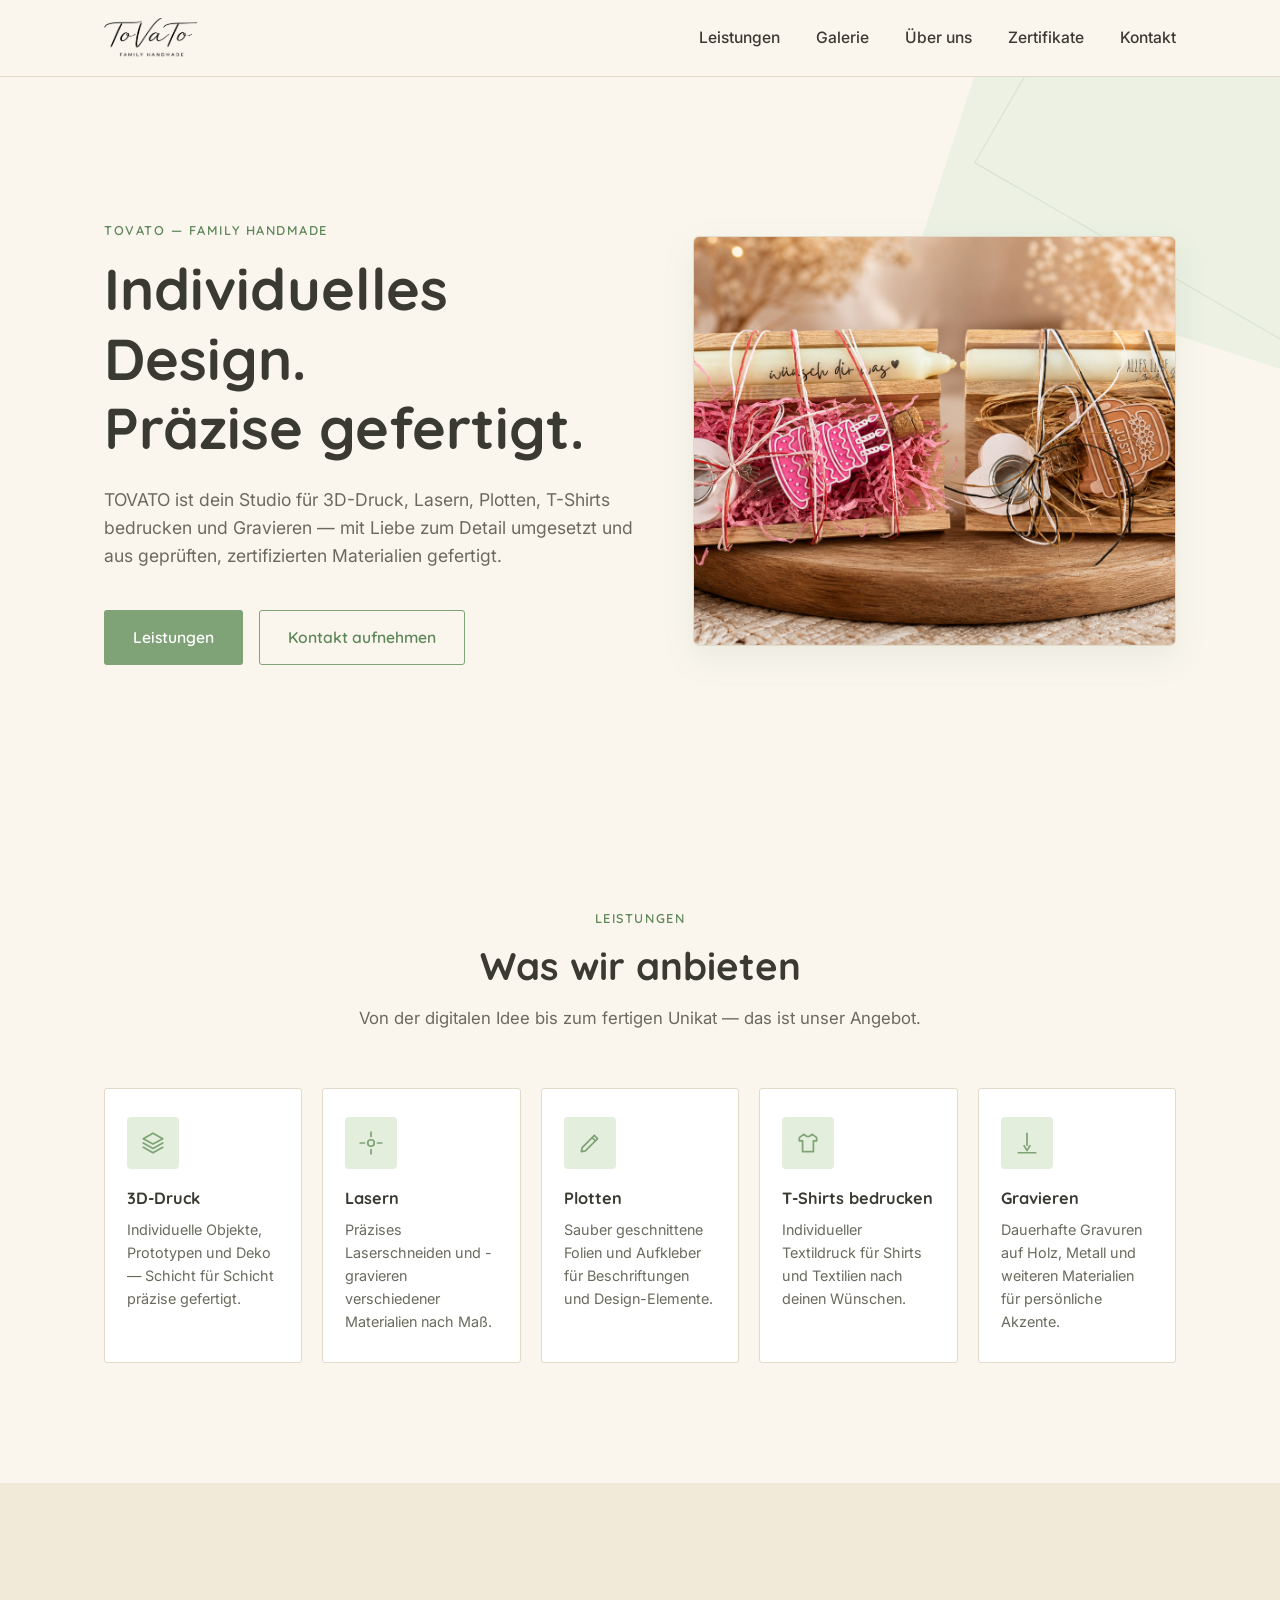
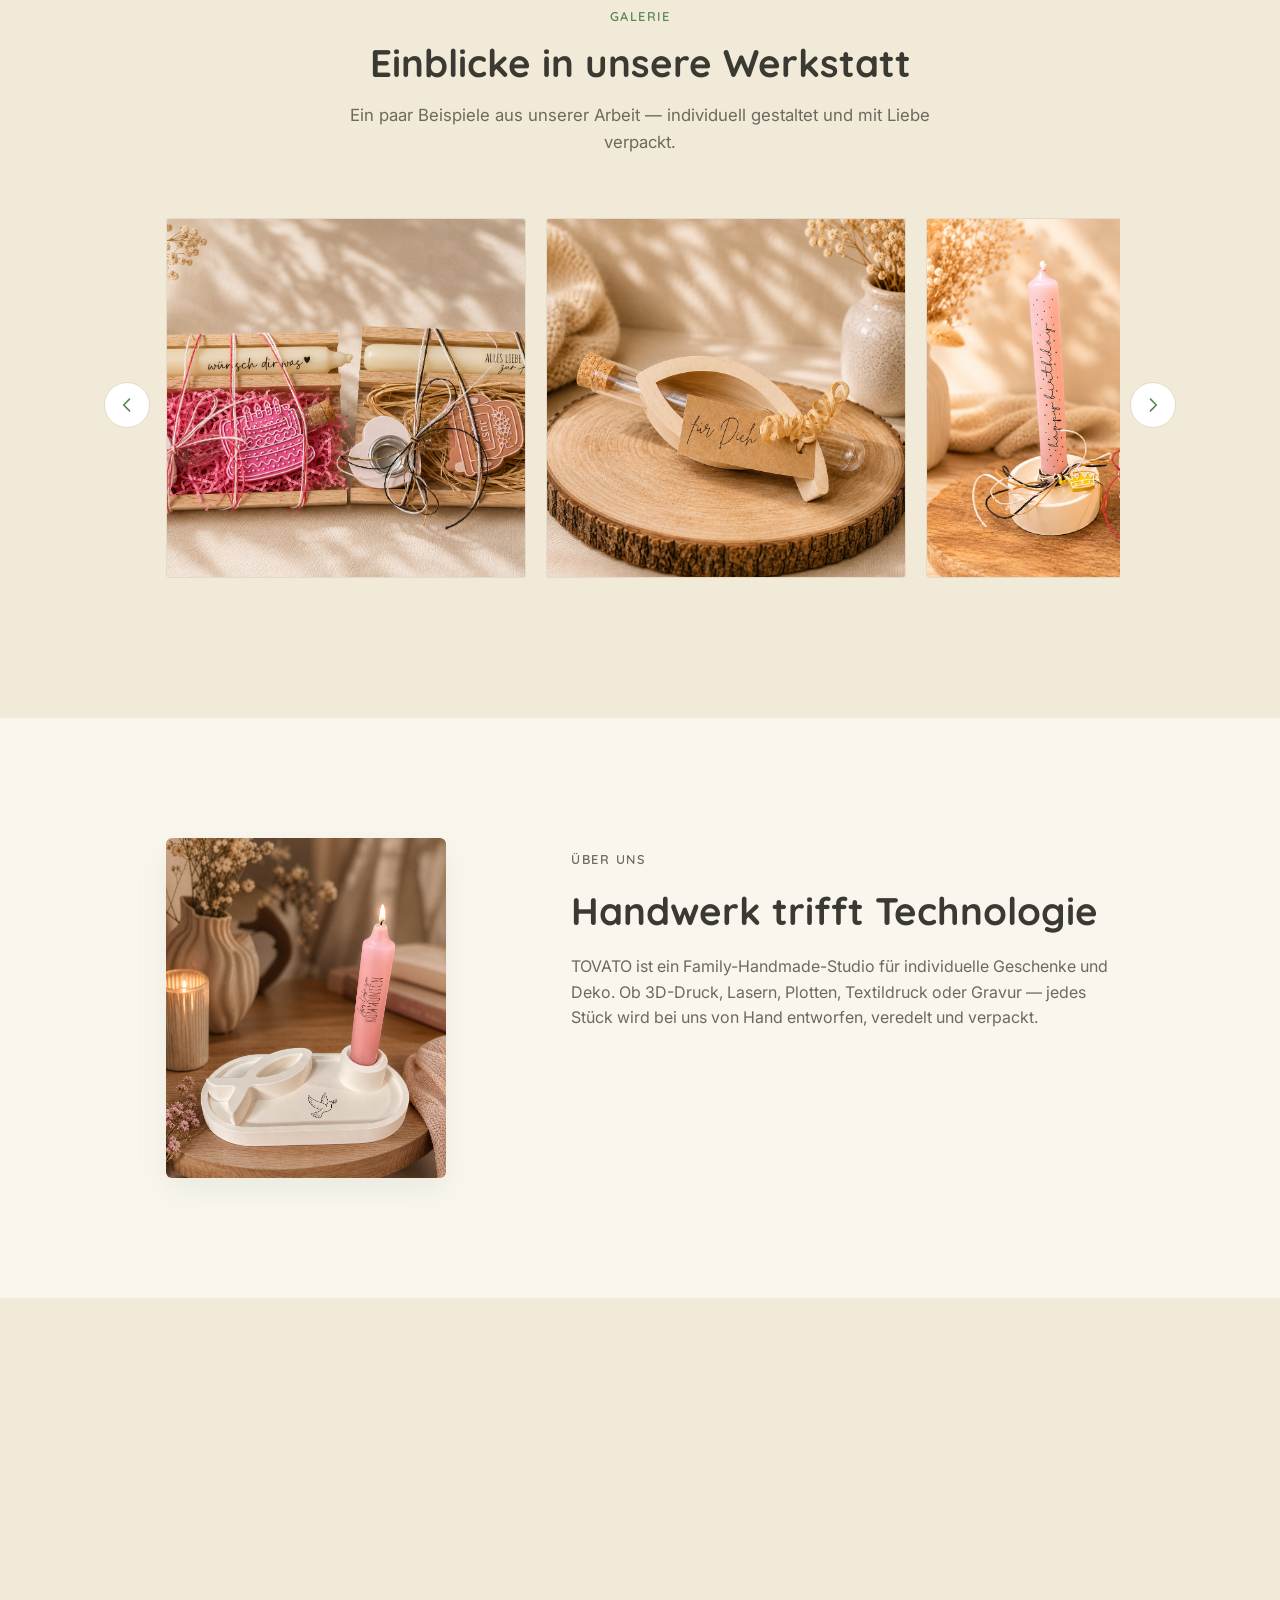
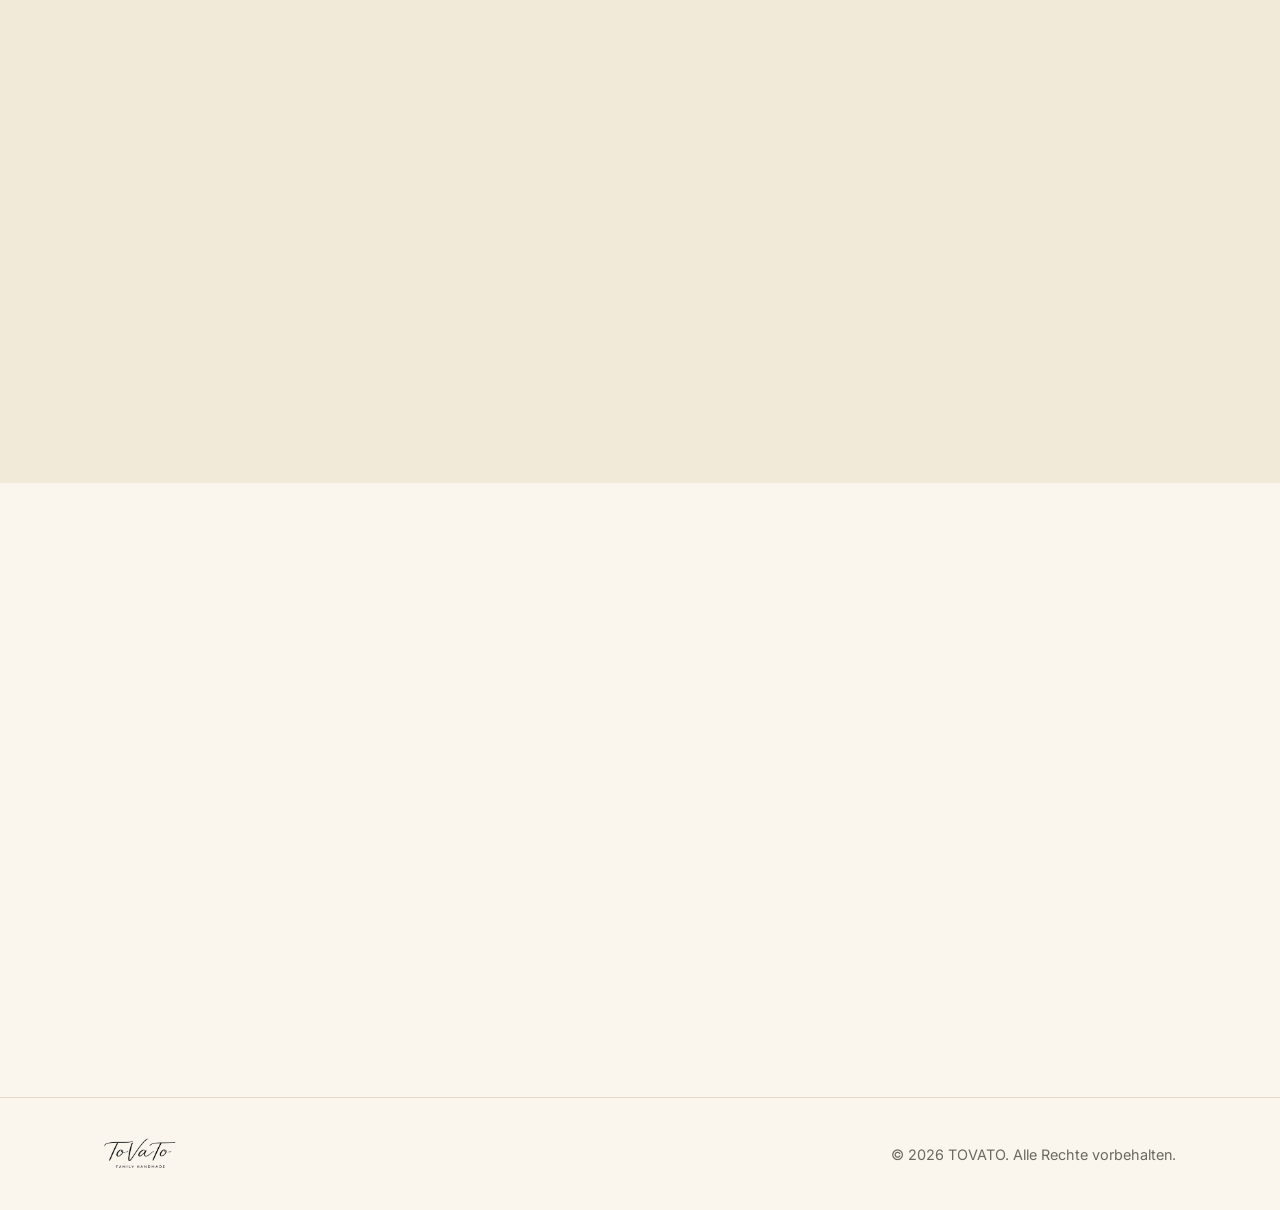
==== index.html @ 85e20e3e "Kontakt auf E-Mail reduzieren Instagram- und Adress-Kachel entfernt, nur noch die E-Mail-Kontaktkart" ====
<!DOCTYPE html>
<html lang="de">
<head>
  <meta charset="UTF-8" />
  <meta name="viewport" content="width=device-width, initial-scale=1.0" />
  <title>TOVATO — Family Handmade: 3D-Druck, Lasern, Plotten &amp; Gravur</title>
  <meta name="description" content="TOVATO ist ein Family-Handmade-Studio für individuelle Geschenke: 3D-Druck, Lasern, Plotten, T-Shirt-Druck und Gravur. Erfahre mehr über uns und nimm Kontakt auf." />

  <link rel="preconnect" href="https://fonts.googleapis.com" />
  <link rel="preconnect" href="https://fonts.gstatic.com" crossorigin />
  <link href="https://fonts.googleapis.com/css2?family=Quicksand:wght@500;600;700&family=Inter:wght@400;500;600&display=swap" rel="stylesheet" />

  <link rel="icon" href="assets/img/favicon.svg" type="image/svg+xml" />
  <link rel="stylesheet" href="assets/css/style.css" />
</head>
<body>

  <a class="skip-link" href="#main">Zum Inhalt springen</a>

  <header class="site-header" id="top">
    <div class="container header-inner">
      <a class="logo" href="#top" aria-label="TOVATO Startseite">
        <img class="logo-img" src="assets/img/logo-transparent.png" alt="TOVATO – Family Handmade" />
      </a>

      <nav class="main-nav" id="main-nav">
        <ul>
          <li><a href="#leistungen">Leistungen</a></li>
          <li><a href="#galerie">Galerie</a></li>
          <li><a href="#ueber-uns">Über uns</a></li>
          <li><a href="#zertifikate">Zertifikate</a></li>
          <li><a href="#kontakt">Kontakt</a></li>
        </ul>
      </nav>

      <button class="nav-toggle" id="nav-toggle" aria-expanded="false" aria-controls="main-nav" aria-label="Menü öffnen">
        <span></span>
        <span></span>
        <span></span>
      </button>
    </div>
  </header>

  <main id="main">

    <!-- Hero -->
    <section class="hero">
      <div class="hero-blob" aria-hidden="true"></div>
      <div class="container hero-inner">
        <div class="hero-copy">
          <p class="eyebrow reveal">TOVATO — Family Handmade</p>
          <h1 class="reveal">Individuelles Design.<br />Präzise gefertigt.</h1>
          <p class="hero-text reveal">
            TOVATO ist dein Studio für 3D-Druck, Lasern, Plotten, T-Shirts bedrucken und Gravieren —
            mit Liebe zum Detail umgesetzt und aus geprüften, zertifizierten Materialien gefertigt.
          </p>
          <div class="hero-actions reveal">
            <a href="#leistungen" class="btn btn-primary">Leistungen</a>
            <a href="#kontakt" class="btn btn-secondary">Kontakt aufnehmen</a>
          </div>
        </div>
        <div class="hero-media reveal">
          <img src="assets/img/tovato-boxen.png" alt="Personalisierte Holzboxen mit gravierten Kerzen von TOVATO" />
        </div>
      </div>
    </section>

    <!-- Leistungen -->
    <section class="section" id="leistungen">
      <div class="container">
        <div class="section-heading">
          <p class="eyebrow reveal">Leistungen</p>
          <h2 class="reveal">Was wir anbieten</h2>
          <p class="section-lead reveal">
            Von der digitalen Idee bis zum fertigen Unikat — das ist unser Angebot.
          </p>
        </div>

        <div class="service-grid">

          <div class="service-card reveal">
            <div class="service-icon" aria-hidden="true">
              <svg width="26" height="26" viewBox="0 0 24 24" fill="none" xmlns="http://www.w3.org/2000/svg">
                <path d="M12 3L21 8L12 13L3 8L12 3Z" stroke="#7FA377" stroke-width="1.6" stroke-linejoin="round" />
                <path d="M3 12L12 17L21 12" stroke="#7FA377" stroke-width="1.6" stroke-linecap="round" stroke-linejoin="round" />
                <path d="M3 16L12 21L21 16" stroke="#7FA377" stroke-width="1.6" stroke-linecap="round" stroke-linejoin="round" />
              </svg>
            </div>
            <h3>3D-Druck</h3>
            <p>Individuelle Objekte, Prototypen und Deko — Schicht für Schicht präzise gefertigt.</p>
          </div>

          <div class="service-card reveal">
            <div class="service-icon" aria-hidden="true">
              <svg width="26" height="26" viewBox="0 0 24 24" fill="none" xmlns="http://www.w3.org/2000/svg">
                <circle cx="12" cy="12" r="3" stroke="#7FA377" stroke-width="1.6" />
                <path d="M12 2V6M12 18V22M2 12H6M18 12H22" stroke="#7FA377" stroke-width="1.6" stroke-linecap="round" />
              </svg>
            </div>
            <h3>Lasern</h3>
            <p>Präzises Laserschneiden und -gravieren verschiedener Materialien nach Maß.</p>
          </div>

          <div class="service-card reveal">
            <div class="service-icon" aria-hidden="true">
              <svg width="26" height="26" viewBox="0 0 24 24" fill="none" xmlns="http://www.w3.org/2000/svg">
                <path d="M4 20L4.8 16.2L16 5L19 8L7.8 19.2L4 20Z" stroke="#7FA377" stroke-width="1.6" stroke-linejoin="round" />
                <path d="M14 7L17 10" stroke="#7FA377" stroke-width="1.6" stroke-linecap="round" />
              </svg>
            </div>
            <h3>Plotten</h3>
            <p>Sauber geschnittene Folien und Aufkleber für Beschriftungen und Design-Elemente.</p>
          </div>

          <div class="service-card reveal">
            <div class="service-icon" aria-hidden="true">
              <svg width="26" height="26" viewBox="0 0 24 24" fill="none" xmlns="http://www.w3.org/2000/svg">
                <path d="M8 4L4 7V10H7V20H17V10H20V7L16 4L13 6H11L8 4Z" stroke="#7FA377" stroke-width="1.6" stroke-linejoin="round" />
              </svg>
            </div>
            <h3>T-Shirts bedrucken</h3>
            <p>Individueller Textildruck für Shirts und Textilien nach deinen Wünschen.</p>
          </div>

          <div class="service-card reveal">
            <div class="service-icon" aria-hidden="true">
              <svg width="26" height="26" viewBox="0 0 24 24" fill="none" xmlns="http://www.w3.org/2000/svg">
                <path d="M12 3V14" stroke="#7FA377" stroke-width="1.6" stroke-linecap="round" />
                <path d="M9 14L12 19L15 14" stroke="#7FA377" stroke-width="1.6" stroke-linejoin="round" />
                <path d="M4 21H20" stroke="#7FA377" stroke-width="1.6" stroke-linecap="round" />
              </svg>
            </div>
            <h3>Gravieren</h3>
            <p>Dauerhafte Gravuren auf Holz, Metall und weiteren Materialien für persönliche Akzente.</p>
          </div>

        </div>
      </div>
    </section>

    <!-- Galerie -->
    <section class="section section-alt" id="galerie">
      <div class="container">
        <div class="section-heading">
          <p class="eyebrow reveal">Galerie</p>
          <h2 class="reveal">Einblicke in unsere Werkstatt</h2>
          <p class="section-lead reveal">
            Ein paar Beispiele aus unserer Arbeit — individuell gestaltet und mit Liebe verpackt.
          </p>
        </div>

        <div class="carousel reveal">
          <button class="carousel-btn carousel-btn-prev" type="button" aria-label="Vorheriges Bild">
            <svg width="20" height="20" viewBox="0 0 24 24" fill="none" xmlns="http://www.w3.org/2000/svg">
              <path d="M15 5L8 12L15 19" stroke="currentColor" stroke-width="2" stroke-linecap="round" stroke-linejoin="round" />
            </svg>
          </button>

          <div class="carousel-track" id="gallery-track" tabindex="0" role="region" aria-label="Bildergalerie, horizontal scrollbar">
            <div class="carousel-item">
              <img src="assets/img/tovato-geschenkbox-kerzen.png" alt="Personalisierte Geschenkboxen mit Kerze, Wunschzettel und Glasfläschchen zu Geburtstag und Hochzeit" loading="lazy" />
            </div>
            <div class="carousel-item">
              <img src="assets/img/tovato-glasflasche-fuer-dich.png" alt="Glasfläschchen 'für Dich' in kleiner Holzhalterung" loading="lazy" />
            </div>
            <div class="carousel-item">
              <img src="assets/img/tovato-kerzenhalter-geburtstag-muttertag.png" alt="Kerzenhalter mit personalisierten Kerzen zu Geburtstag und Muttertag" loading="lazy" />
            </div>
            <div class="carousel-item">
              <img src="assets/img/tovato-tortenkerze-pustekuchen.png" alt="Kerze 'Herzlichen Glückwunsch' auf tortenförmigem Kerzenhalter 'Pustekuchen'" loading="lazy" />
            </div>
            <div class="carousel-item">
              <img src="assets/img/tovato-gartenstecker-blumen.png" alt="Gartenstecker aus Metall mit Blumen-, Schmetterlings- und Brautpaar-Motiven" loading="lazy" />
            </div>
          </div>

          <button class="carousel-btn carousel-btn-next" type="button" aria-label="Nächstes Bild">
            <svg width="20" height="20" viewBox="0 0 24 24" fill="none" xmlns="http://www.w3.org/2000/svg">
              <path d="M9 5L16 12L9 19" stroke="currentColor" stroke-width="2" stroke-linecap="round" stroke-linejoin="round" />
            </svg>
          </button>
        </div>
      </div>
    </section>

    <!-- Über uns -->
    <section class="section" id="ueber-uns">
      <div class="container about-grid">
        <div class="about-visual reveal">
          <div class="about-shape">
            <img src="assets/img/tovato-fischkerze.png" alt="Kommunionskerze mit Taube-Motiv von TOVATO" />
          </div>
        </div>
        <div class="about-content">
          <p class="eyebrow reveal">Über uns</p>
          <h2 class="reveal">Handwerk trifft Technologie</h2>
          <p class="reveal">
            TOVATO ist ein Family-Handmade-Studio für individuelle Geschenke und Deko. Ob 3D-Druck,
            Lasern, Plotten, Textildruck oder Gravur — jedes Stück wird bei uns von Hand entworfen,
            veredelt und verpackt.
          </p>
          <p class="reveal">
            Uns ist wichtig, wie unsere Produkte entstehen: Wir setzen auf sorgfältig ausgewählte,
            zertifizierte Materialien und legen Wert auf eine transparente, verantwortungsvolle
            Produktion — von der ersten Idee bis zum fertigen Geschenk.
          </p>
        </div>
      </div>
    </section>

    <!-- Zertifikate -->
    <section class="section section-alt" id="zertifikate">
      <div class="container">
        <div class="section-heading">
          <p class="eyebrow reveal">Qualität</p>
          <h2 class="reveal">Materialien, denen du vertrauen kannst</h2>
          <p class="section-lead reveal">
            Für unsere 3D-Druck-Filamente setzen wir ausschließlich auf geprüfte und zertifizierte
            Materialien. Die folgenden Angaben sind Platzhalter und werden laufend um unsere aktuellen
            Zertifikate ergänzt.
          </p>
        </div>

        <div class="cert-grid">

          <div class="cert-card reveal">
            <div class="cert-icon" aria-hidden="true">
              <svg width="28" height="28" viewBox="0 0 24 24" fill="none" xmlns="http://www.w3.org/2000/svg">
                <path d="M12 3L20 6.5V11C20 15.4 16.8 19.4 12 21C7.2 19.4 4 15.4 4 11V6.5L12 3Z" stroke="#7FA377" stroke-width="1.6" stroke-linejoin="round" />
                <path d="M9 12L11.2 14.2L15.5 9.5" stroke="#7FA377" stroke-width="1.6" stroke-linecap="round" stroke-linejoin="round" />
              </svg>
            </div>
            <h3>RoHS-konform</h3>
            <p>Platzhalter-Angabe — wird durch das jeweils gültige Zertifikat unserer Filament-Charge ersetzt.</p>
          </div>

          <div class="cert-card reveal">
            <div class="cert-icon" aria-hidden="true">
              <svg width="28" height="28" viewBox="0 0 24 24" fill="none" xmlns="http://www.w3.org/2000/svg">
                <circle cx="12" cy="12" r="9" stroke="#7FA377" stroke-width="1.6" />
                <path d="M8 12.5L10.5 15L16 9" stroke="#7FA377" stroke-width="1.6" stroke-linecap="round" stroke-linejoin="round" />
              </svg>
            </div>
            <h3>CE-Kennzeichnung</h3>
            <p>Platzhalter-Angabe — wird durch das jeweils gültige Zertifikat unserer Filament-Charge ersetzt.</p>
          </div>

          <div class="cert-card reveal">
            <div class="cert-icon" aria-hidden="true">
              <svg width="28" height="28" viewBox="0 0 24 24" fill="none" xmlns="http://www.w3.org/2000/svg">
                <path d="M4 17V7L12 3L20 7V17L12 21L4 17Z" stroke="#7FA377" stroke-width="1.6" stroke-linejoin="round" />
                <path d="M12 3V21" stroke="#7FA377" stroke-width="1.6" />
              </svg>
            </div>
            <h3>REACH-konform</h3>
            <p>Platzhalter-Angabe — wird durch das jeweils gültige Zertifikat unserer Filament-Charge ersetzt.</p>
          </div>

          <div class="cert-card reveal">
            <div class="cert-icon" aria-hidden="true">
              <svg width="28" height="28" viewBox="0 0 24 24" fill="none" xmlns="http://www.w3.org/2000/svg">
                <rect x="4" y="4" width="16" height="16" rx="4" stroke="#7FA377" stroke-width="1.6" />
                <path d="M8 12H16" stroke="#7FA377" stroke-width="1.6" stroke-linecap="round" />
                <path d="M12 8V16" stroke="#7FA377" stroke-width="1.6" stroke-linecap="round" />
              </svg>
            </div>
            <h3>Made in EU</h3>
            <p>Platzhalter-Angabe — wird durch das jeweils gültige Zertifikat unserer Filament-Charge ersetzt.</p>
          </div>

        </div>
      </div>
    </section>

    <!-- Kontakt -->
    <section class="section" id="kontakt">
      <div class="container">
        <div class="section-heading">
          <p class="eyebrow reveal">Kontakt</p>
          <h2 class="reveal">Sag Hallo</h2>
          <p class="section-lead reveal">
            Fragen zu TOVATO? Wir freuen uns, von dir zu hören.
          </p>
        </div>

        <div class="contact-grid contact-grid-single">

          <a class="contact-card reveal" href="mailto:info@tovato-shop.de">
            <div class="contact-icon" aria-hidden="true">
              <svg width="26" height="26" viewBox="0 0 24 24" fill="none" xmlns="http://www.w3.org/2000/svg">
                <rect x="3" y="5" width="18" height="14" rx="3" stroke="#7FA377" stroke-width="1.6" />
                <path d="M4 7L12 13L20 7" stroke="#7FA377" stroke-width="1.6" stroke-linecap="round" stroke-linejoin="round" />
              </svg>
            </div>
            <h3>E-Mail</h3>
            <p>info@tovato-shop.de</p>
          </a>

        </div>
      </div>
    </section>

  </main>

  <footer class="site-footer">
    <div class="container footer-inner">
      <a class="logo logo-footer" href="#top" aria-label="TOVATO Startseite">
        <img class="logo-img" src="assets/img/logo-transparent.png" alt="TOVATO – Family Handmade" />
      </a>
      <p class="footer-copy">&copy; 2026 TOVATO. Alle Rechte vorbehalten.</p>
    </div>
  </footer>

  <script src="assets/js/main.js"></script>
</body>
</html>
---- assets/css/style.css ----
/* ---------- Design tokens ---------- */
:root {
  --color-bg: #FAF6EE;
  --color-bg-alt: #F1EAD9;
  --color-surface: #FFFFFF;
  --color-green: #B9D2AE;
  --color-green-dark: #7FA377;
  --color-green-darker: #5E8657;
  --color-green-light: #E3EEDC;
  --color-text: #3B3A32;
  --color-text-muted: #6B6A5E;
  --color-border: #E3DAC9;

  --font-heading: 'Quicksand', 'Inter', system-ui, sans-serif;
  --font-body: 'Inter', system-ui, sans-serif;

  --container-width: 1120px;
  --radius-sm: 3px;
  --radius-md: 6px;
  --radius-lg: 10px;
  --radius-badge: 4px;

  --shadow-soft: 0 12px 32px rgba(94, 134, 87, 0.10);
}

/* ---------- Reset ---------- */
* {
  box-sizing: border-box;
  margin: 0;
  padding: 0;
}

html {
  scroll-behavior: smooth;
}

body {
  font-family: var(--font-body);
  background: var(--color-bg);
  color: var(--color-text);
  line-height: 1.6;
  -webkit-font-smoothing: antialiased;
}

img, svg {
  display: block;
  max-width: 100%;
}

a {
  color: inherit;
  text-decoration: none;
}

ul {
  list-style: none;
}

h1, h2, h3 {
  font-family: var(--font-heading);
  font-weight: 700;
  line-height: 1.2;
  color: var(--color-text);
}

.container {
  width: 100%;
  max-width: var(--container-width);
  margin: 0 auto;
  padding: 0 24px;
}

.skip-link {
  position: absolute;
  left: -999px;
  top: 0;
  background: var(--color-green-dark);
  color: #fff;
  padding: 12px 20px;
  border-radius: 0 0 8px 0;
  z-index: 200;
}

.skip-link:focus {
  left: 0;
}

/* ---------- Buttons ---------- */
.btn {
  display: inline-flex;
  align-items: center;
  justify-content: center;
  padding: 14px 28px;
  border-radius: var(--radius-sm);
  font-family: var(--font-heading);
  font-weight: 600;
  font-size: 0.98rem;
  transition: transform 0.2s ease, box-shadow 0.2s ease, background 0.2s ease;
  border: 1.5px solid transparent;
}

.btn-primary {
  background: var(--color-green-dark);
  color: #fff;
}

.btn-primary:hover {
  background: var(--color-green-darker);
  transform: translateY(-2px);
  box-shadow: var(--shadow-soft);
}

.btn-secondary {
  background: transparent;
  border-color: var(--color-green-dark);
  color: var(--color-green-darker);
}

.btn-secondary:hover {
  background: var(--color-green-light);
  transform: translateY(-2px);
}

/* ---------- Header ---------- */
.site-header {
  position: sticky;
  top: 0;
  z-index: 100;
  background: rgba(250, 246, 238, 0.85);
  backdrop-filter: blur(10px);
  border-bottom: 1px solid var(--color-border);
}

.header-inner {
  display: flex;
  align-items: center;
  justify-content: space-between;
  height: 76px;
}

.logo {
  display: flex;
  align-items: center;
  gap: 10px;
}

.logo-img {
  height: 42px;
  width: auto;
}

.logo-footer .logo-img {
  height: 32px;
}

.main-nav ul {
  display: flex;
  gap: 36px;
}

.main-nav a {
  font-weight: 500;
  font-size: 0.98rem;
  position: relative;
  padding: 6px 0;
}

.main-nav a::after {
  content: "";
  position: absolute;
  left: 0;
  bottom: 0;
  width: 0;
  height: 2px;
  background: var(--color-green-dark);
  transition: width 0.25s ease;
}

.main-nav a:hover::after {
  width: 100%;
}

.nav-toggle {
  display: none;
  flex-direction: column;
  justify-content: center;
  gap: 5px;
  width: 42px;
  height: 42px;
  border-radius: var(--radius-sm);
  border: 1.5px solid var(--color-border);
  background: var(--color-surface);
  cursor: pointer;
}

.nav-toggle span {
  display: block;
  width: 18px;
  height: 2px;
  margin: 0 auto;
  background: var(--color-text);
  transition: transform 0.25s ease, opacity 0.25s ease;
}

.nav-toggle.open span:nth-child(1) {
  transform: translateY(7px) rotate(45deg);
}

.nav-toggle.open span:nth-child(2) {
  opacity: 0;
}

.nav-toggle.open span:nth-child(3) {
  transform: translateY(-7px) rotate(-45deg);
}

/* ---------- Sections ---------- */
.section {
  padding: 120px 0;
}

.section-alt {
  background: var(--color-bg-alt);
}

.eyebrow {
  display: inline-block;
  font-family: var(--font-heading);
  font-weight: 600;
  letter-spacing: 0.12em;
  text-transform: uppercase;
  font-size: 0.8rem;
  color: var(--color-green-darker);
  margin-bottom: 14px;
}

.section-heading {
  max-width: 640px;
  margin: 0 auto 56px;
  text-align: center;
}

.section-heading h2 {
  font-size: clamp(1.8rem, 3vw, 2.4rem);
  margin-bottom: 16px;
}

.section-lead {
  color: var(--color-text-muted);
  font-size: 1.05rem;
}

/* ---------- Hero ---------- */
.hero {
  position: relative;
  overflow: hidden;
  padding: 140px 0 120px;
}

.hero-blob {
  position: absolute;
  top: -220px;
  right: -180px;
  width: 480px;
  height: 480px;
  background: var(--color-green-light);
  transform: rotate(18deg);
  opacity: 0.6;
  z-index: 0;
}

.hero-blob::after {
  content: "";
  position: absolute;
  inset: 60px;
  border: 1.5px solid var(--color-green-dark);
  opacity: 0.35;
  transform: rotate(12deg);
}

.hero-inner {
  position: relative;
  z-index: 1;
  display: grid;
  grid-template-columns: 1.05fr 0.95fr;
  gap: 56px;
  align-items: center;
}

.hero h1 {
  font-size: clamp(2.4rem, 5vw, 3.6rem);
  margin-bottom: 24px;
}

.hero-text {
  font-size: 1.1rem;
  color: var(--color-text-muted);
  max-width: 560px;
  margin-bottom: 40px;
}

.hero-actions {
  display: flex;
  gap: 16px;
  flex-wrap: wrap;
}

.hero-media {
  position: relative;
  border-radius: var(--radius-md);
  overflow: hidden;
  box-shadow: var(--shadow-soft);
  border: 1px solid var(--color-border);
  aspect-ratio: 4 / 3.4;
}

.hero-media img {
  width: 100%;
  height: 100%;
  object-fit: cover;
}

/* ---------- About ---------- */
.about-grid {
  display: grid;
  grid-template-columns: 0.8fr 1.2fr;
  gap: 64px;
  align-items: center;
}

.about-visual {
  display: flex;
  justify-content: center;
}

.about-shape {
  width: 280px;
  height: 340px;
  display: flex;
  align-items: center;
  justify-content: center;
  background: var(--color-surface);
  border-radius: var(--radius-md);
  box-shadow: var(--shadow-soft);
  overflow: hidden;
}

.about-shape img {
  width: 100%;
  height: 100%;
  object-fit: cover;
}

.about-content h2 {
  font-size: clamp(1.8rem, 3vw, 2.4rem);
  margin-bottom: 20px;
}

.about-content p {
  color: var(--color-text-muted);
  margin-bottom: 18px;
  max-width: 560px;
}

/* ---------- Certificates ---------- */
.cert-grid {
  display: grid;
  grid-template-columns: repeat(4, 1fr);
  gap: 24px;
}

.cert-card {
  background: var(--color-surface);
  border: 1px solid var(--color-border);
  border-radius: var(--radius-sm);
  padding: 32px 24px;
  text-align: left;
  transition: transform 0.25s ease, box-shadow 0.25s ease;
}

.cert-card:hover {
  transform: translateY(-4px);
  box-shadow: var(--shadow-soft);
}

.cert-icon {
  width: 52px;
  height: 52px;
  display: flex;
  align-items: center;
  justify-content: center;
  background: var(--color-green-light);
  border-radius: var(--radius-badge);
  margin-bottom: 20px;
}

.cert-card h3 {
  font-size: 1.08rem;
  margin-bottom: 10px;
}

.cert-card p {
  color: var(--color-text-muted);
  font-size: 0.92rem;
}

/* ---------- Services ---------- */
.service-grid {
  display: grid;
  grid-template-columns: repeat(5, 1fr);
  gap: 20px;
}

.service-card {
  background: var(--color-surface);
  border: 1px solid var(--color-border);
  border-radius: var(--radius-sm);
  padding: 28px 22px;
  text-align: left;
  transition: transform 0.25s ease, box-shadow 0.25s ease;
}

.service-card:hover {
  transform: translateY(-4px);
  box-shadow: var(--shadow-soft);
}

.service-icon {
  width: 52px;
  height: 52px;
  display: flex;
  align-items: center;
  justify-content: center;
  background: var(--color-green-light);
  border-radius: var(--radius-badge);
  margin-bottom: 20px;
}

.service-card h3 {
  font-size: 1.02rem;
  margin-bottom: 10px;
}

.service-card p {
  color: var(--color-text-muted);
  font-size: 0.9rem;
}

/* ---------- Gallery carousel ---------- */
.carousel {
  position: relative;
  display: flex;
  align-items: center;
  gap: 16px;
}

.carousel-track {
  display: flex;
  gap: 20px;
  overflow-x: auto;
  scroll-snap-type: x mandatory;
  scroll-behavior: smooth;
  padding: 6px 6px 20px;
  margin: 0 -6px;
  scrollbar-width: thin;
  scrollbar-color: var(--color-green-dark) transparent;
}

.carousel-track:focus-visible {
  outline: 2px solid var(--color-green-dark);
  outline-offset: 4px;
}

.carousel-track::-webkit-scrollbar {
  height: 6px;
}

.carousel-track::-webkit-scrollbar-track {
  background: var(--color-border);
  border-radius: 999px;
}

.carousel-track::-webkit-scrollbar-thumb {
  background: var(--color-green-dark);
  border-radius: 999px;
}

.carousel-item {
  flex: 0 0 auto;
  scroll-snap-align: center;
  width: min(360px, 78vw);
  aspect-ratio: 1 / 1;
  overflow: hidden;
  border-radius: var(--radius-sm);
  border: 1px solid var(--color-border);
  background: var(--color-surface);
}

.carousel-item img {
  width: 100%;
  height: 100%;
  object-fit: cover;
  transition: transform 0.4s ease;
}

.carousel-item:hover img {
  transform: scale(1.06);
}

.carousel-btn {
  flex: 0 0 auto;
  display: flex;
  align-items: center;
  justify-content: center;
  width: 46px;
  height: 46px;
  border-radius: 50%;
  border: 1.5px solid var(--color-border);
  background: var(--color-surface);
  color: var(--color-green-darker);
  cursor: pointer;
  transition: transform 0.2s ease, box-shadow 0.2s ease, background 0.2s ease;
}

.carousel-btn:hover {
  background: var(--color-green-light);
  transform: translateY(-2px);
  box-shadow: var(--shadow-soft);
}

/* ---------- Contact ---------- */
.contact-grid {
  display: grid;
  grid-template-columns: repeat(3, 1fr);
  gap: 24px;
}

.contact-grid-single {
  grid-template-columns: 1fr;
  max-width: 360px;
  margin: 0 auto;
}

.contact-card {
  display: block;
  background: var(--color-surface);
  border: 1px solid var(--color-border);
  border-radius: var(--radius-sm);
  padding: 32px;
  transition: transform 0.25s ease, box-shadow 0.25s ease;
}

a.contact-card:hover {
  transform: translateY(-4px);
  box-shadow: var(--shadow-soft);
}

.contact-icon {
  width: 52px;
  height: 52px;
  display: flex;
  align-items: center;
  justify-content: center;
  background: var(--color-green-light);
  border-radius: var(--radius-badge);
  margin-bottom: 20px;
}

.contact-card h3 {
  font-size: 1.05rem;
  margin-bottom: 8px;
}

.contact-card p {
  color: var(--color-text-muted);
}

/* ---------- Footer ---------- */
.site-footer {
  border-top: 1px solid var(--color-border);
  padding: 40px 0;
}

.footer-inner {
  display: flex;
  align-items: center;
  justify-content: space-between;
  flex-wrap: wrap;
  gap: 16px;
}

.footer-copy {
  color: var(--color-text-muted);
  font-size: 0.9rem;
}

/* ---------- Scroll reveal ---------- */
.reveal {
  opacity: 0;
  transform: translateY(18px);
  transition: opacity 0.6s ease, transform 0.6s ease;
}

.reveal.is-visible {
  opacity: 1;
  transform: translateY(0);
}

/* ---------- Responsive ---------- */
@media (max-width: 960px) {
  .hero-inner {
    grid-template-columns: 1fr;
  }

  .hero-media {
    aspect-ratio: 16 / 9;
    order: -1;
  }
}

@media (max-width: 860px) {
  .about-grid {
    grid-template-columns: 1fr;
    gap: 40px;
    text-align: center;
  }

  .about-content p {
    margin-left: auto;
    margin-right: auto;
  }

  .about-shape {
    margin: 0 auto;
  }

  .service-grid {
    grid-template-columns: repeat(2, 1fr);
  }

  .cert-grid {
    grid-template-columns: repeat(2, 1fr);
  }

  .contact-grid {
    grid-template-columns: 1fr;
  }
}

@media (max-width: 640px) {
  .carousel-btn {
    display: none;
  }
}

@media (max-width: 720px) {
  .main-nav {
    position: absolute;
    top: 76px;
    left: 0;
    right: 0;
    background: var(--color-bg);
    border-bottom: 1px solid var(--color-border);
    max-height: 0;
    overflow: hidden;
    transition: max-height 0.3s ease;
  }

  .main-nav.open {
    max-height: 380px;
  }

  .main-nav ul {
    flex-direction: column;
    gap: 0;
    padding: 8px 24px 20px;
  }

  .main-nav li {
    border-bottom: 1px solid var(--color-border);
  }

  .main-nav a {
    display: block;
    padding: 14px 0;
  }

  .nav-toggle {
    display: flex;
  }

  .section {
    padding: 80px 0;
  }

  .hero {
    padding: 100px 0 80px;
  }

  .service-grid {
    grid-template-columns: 1fr;
  }

  .cert-grid {
    grid-template-columns: 1fr;
  }
}
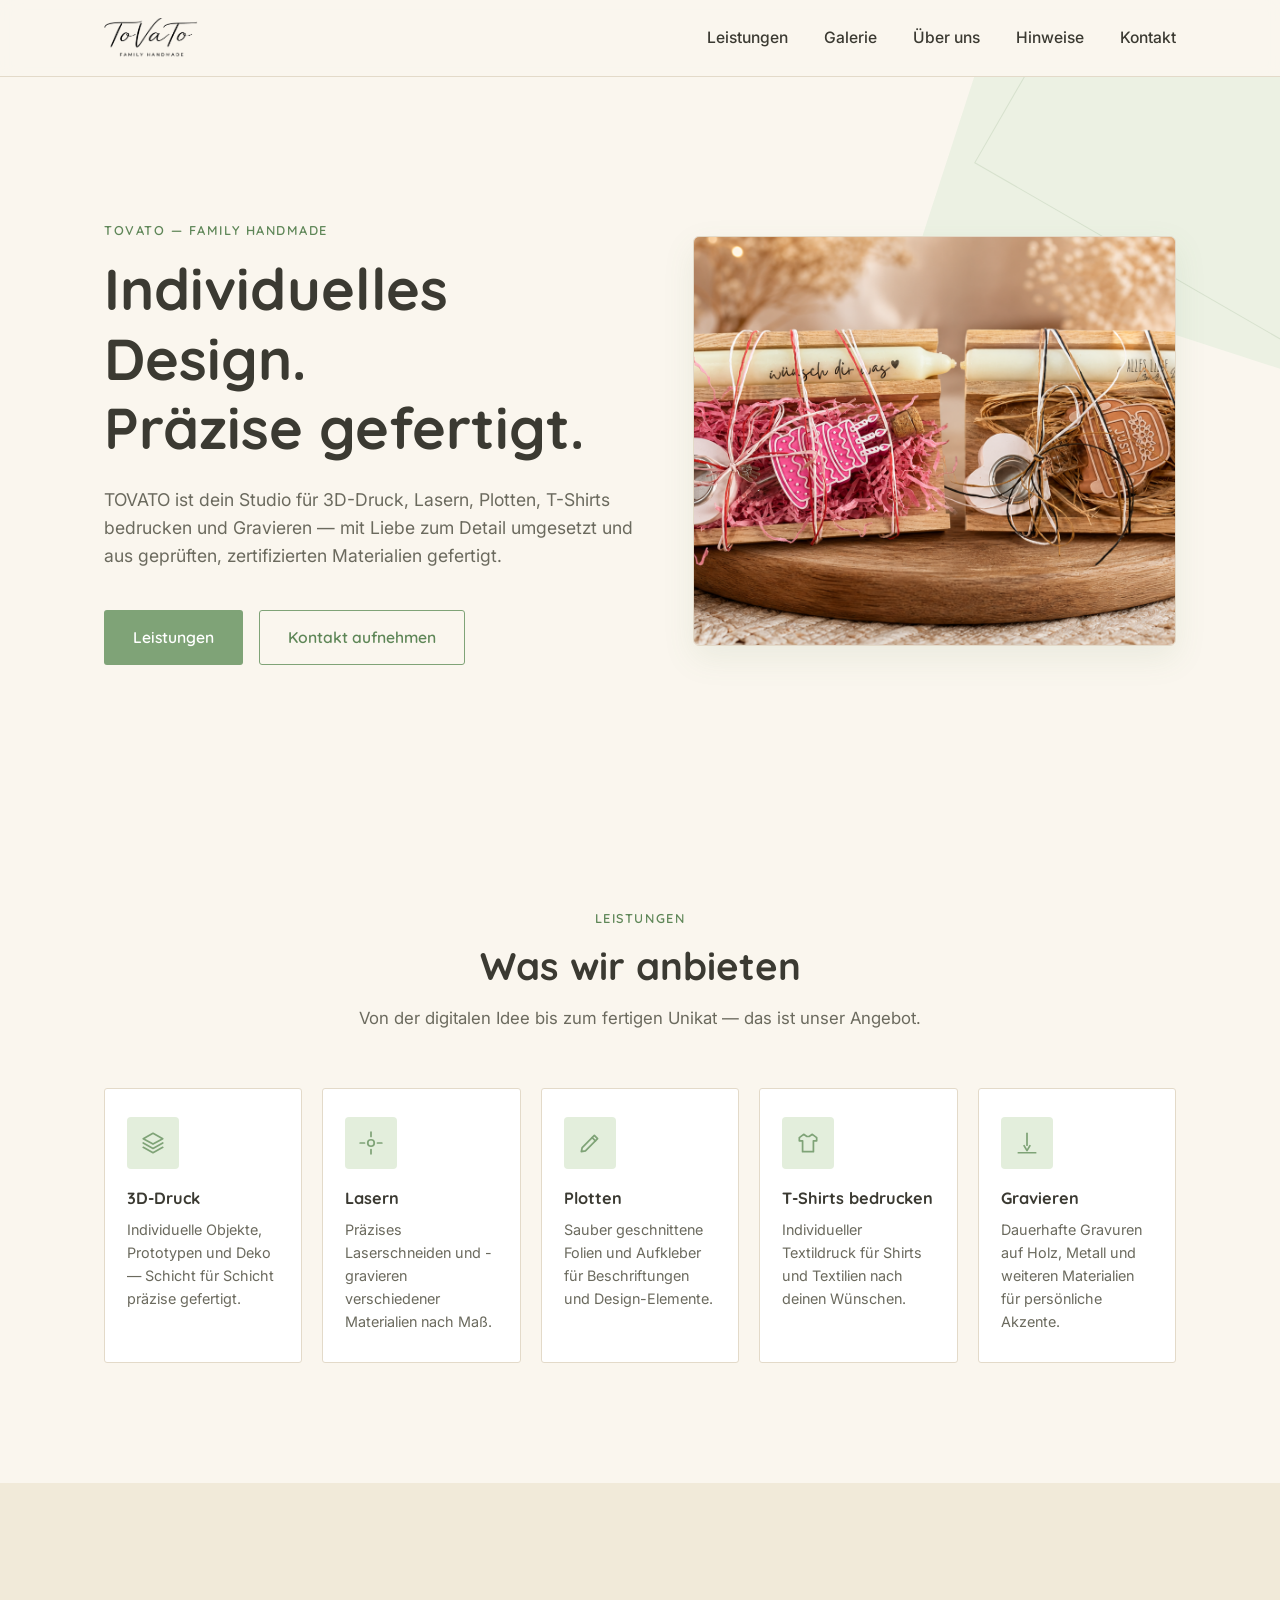
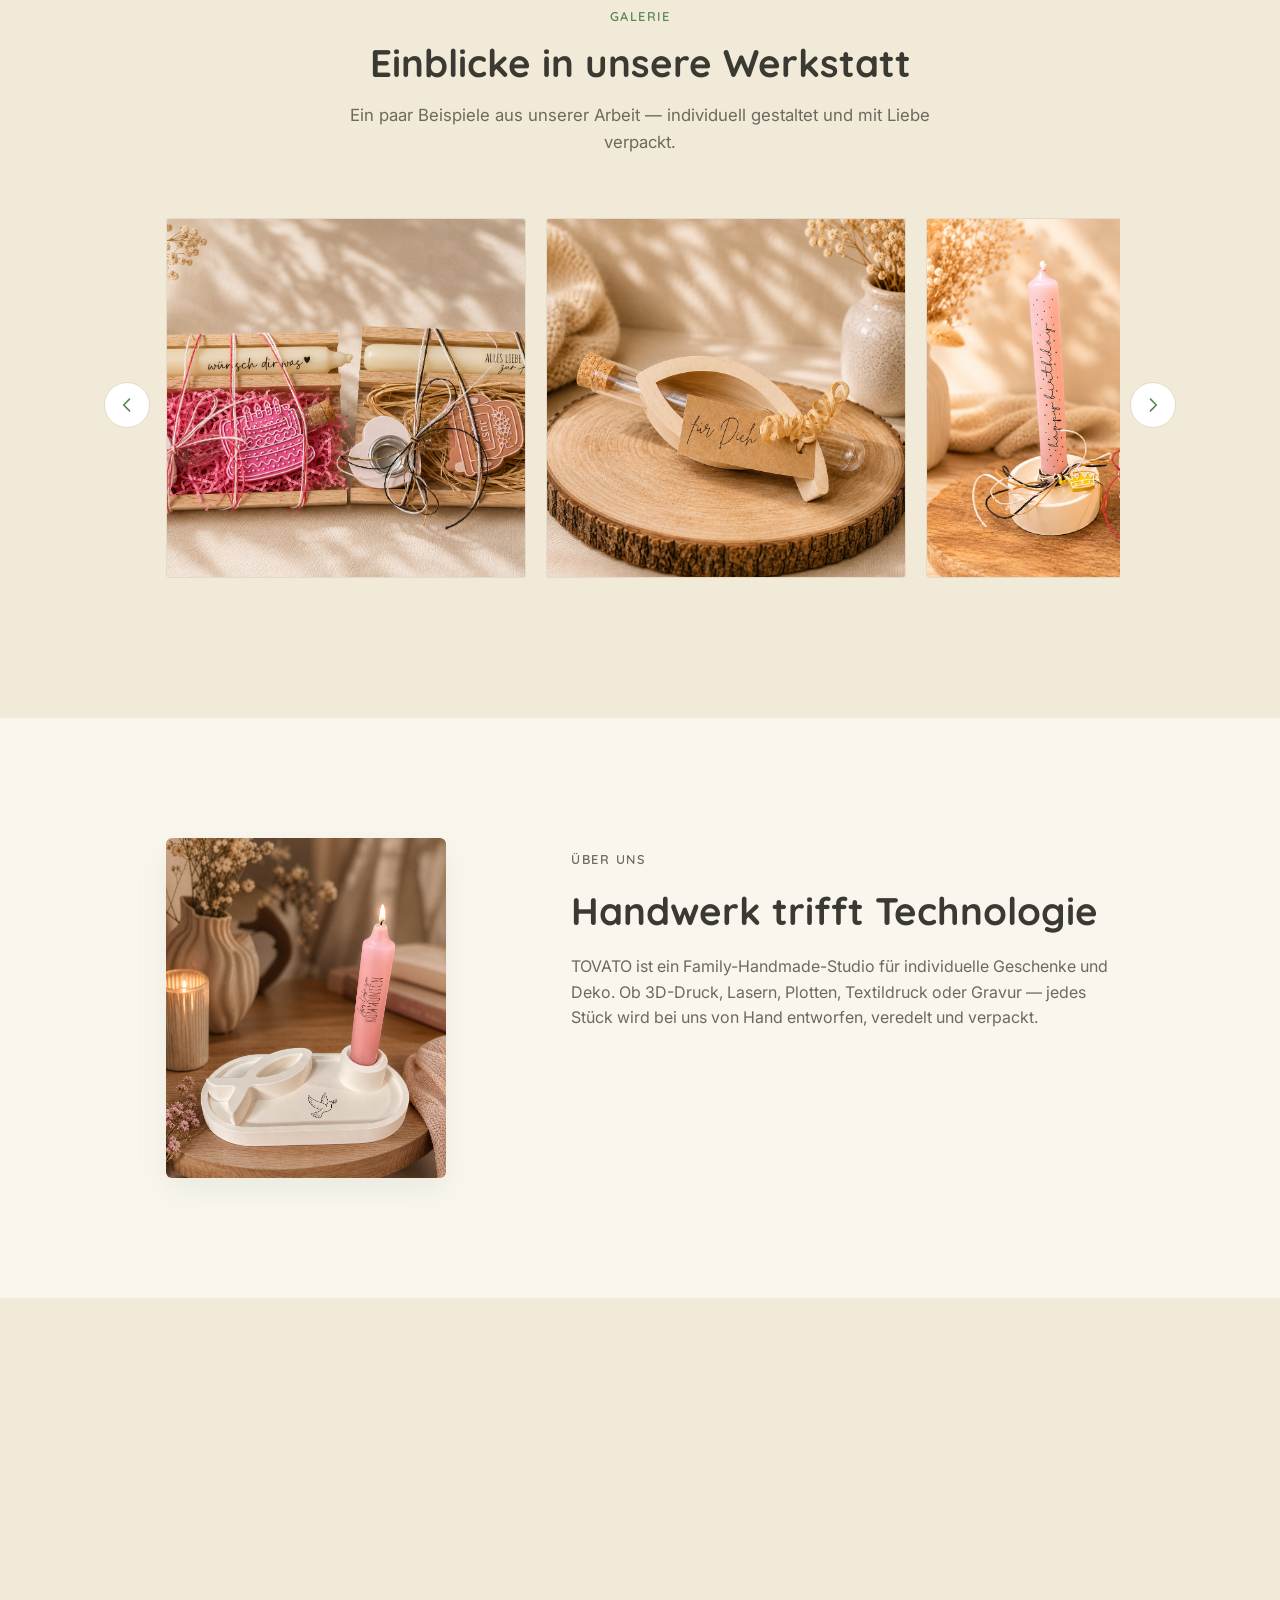
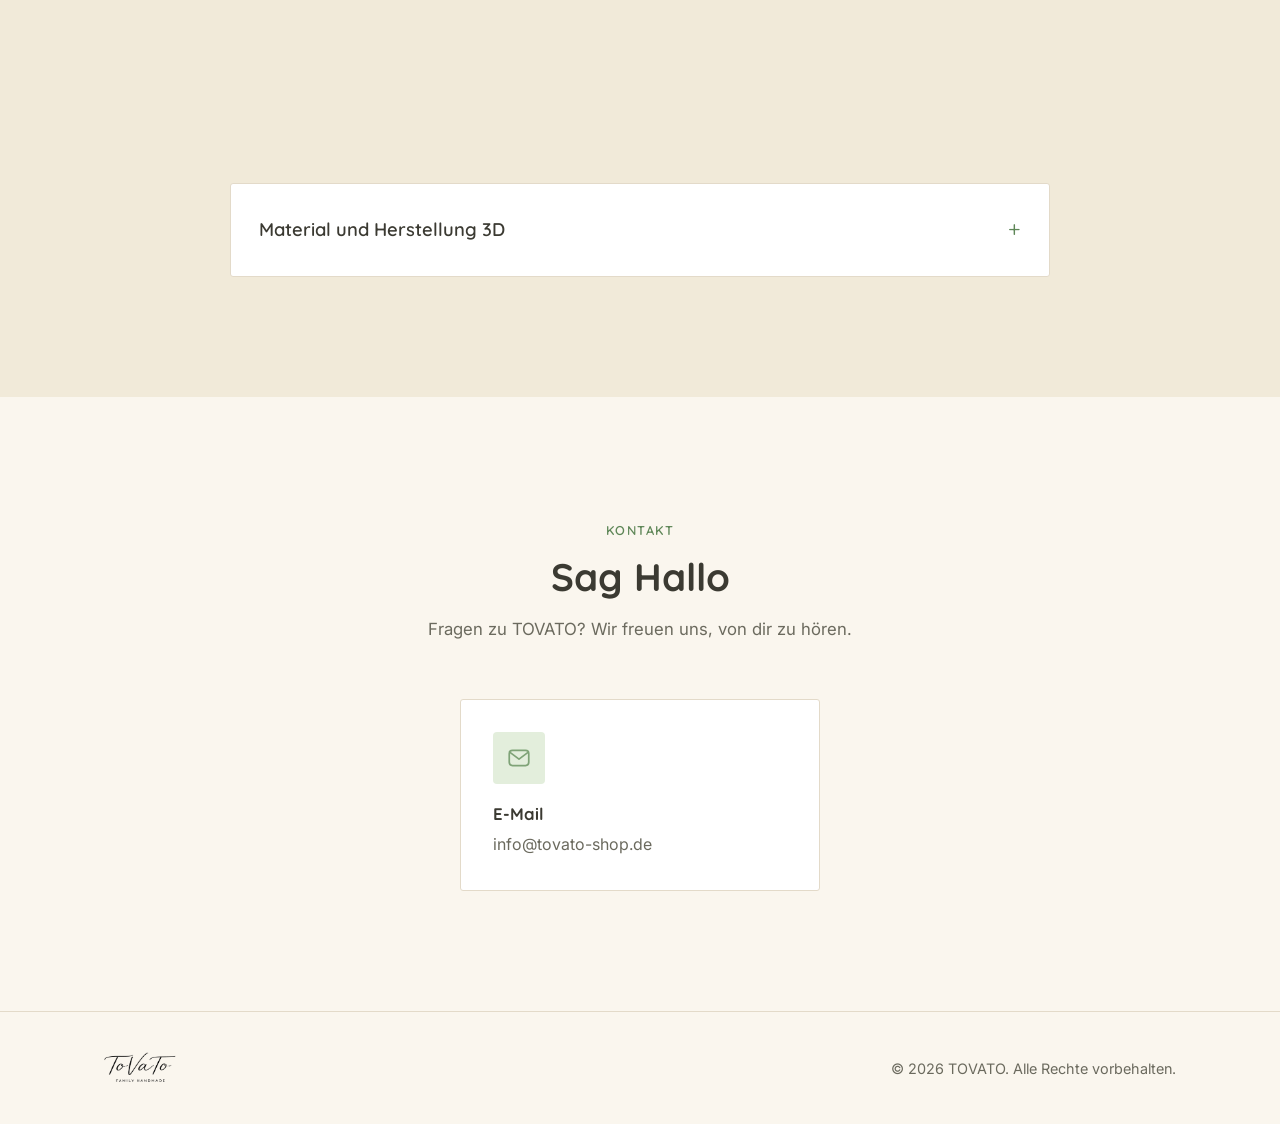
==== commit 3ce2bad0: "Zertifikate-Sektion durch Sicherheitshinweise ersetzen Platzhalter-Zertifikate (RoHS, CE, REACH, Mad" ====
--- a/index.html
+++ b/index.html
@@ -28,7 +28,7 @@
           <li><a href="#leistungen">Leistungen</a></li>
           <li><a href="#galerie">Galerie</a></li>
           <li><a href="#ueber-uns">Über uns</a></li>
-          <li><a href="#zertifikate">Zertifikate</a></li>
+          <li><a href="#zertifikate">Hinweise</a></li>
           <li><a href="#kontakt">Kontakt</a></li>
         </ul>
       </nav>
@@ -208,65 +208,279 @@
       </div>
     </section>
 
-    <!-- Zertifikate -->
+    <!-- Hinweise -->
     <section class="section section-alt" id="zertifikate">
       <div class="container">
         <div class="section-heading">
-          <p class="eyebrow reveal">Qualität</p>
-          <h2 class="reveal">Materialien, denen du vertrauen kannst</h2>
+          <p class="eyebrow reveal">Sicherheit</p>
+          <h2 class="reveal">Sicherheits- und Gebrauchshinweise</h2>
           <p class="section-lead reveal">
-            Für unsere 3D-Druck-Filamente setzen wir ausschließlich auf geprüfte und zertifizierte
-            Materialien. Die folgenden Angaben sind Platzhalter und werden laufend um unsere aktuellen
-            Zertifikate ergänzt.
-          </p>
-        </div>
-
-        <div class="cert-grid">
-
-          <div class="cert-card reveal">
-            <div class="cert-icon" aria-hidden="true">
-              <svg width="28" height="28" viewBox="0 0 24 24" fill="none" xmlns="http://www.w3.org/2000/svg">
-                <path d="M12 3L20 6.5V11C20 15.4 16.8 19.4 12 21C7.2 19.4 4 15.4 4 11V6.5L12 3Z" stroke="#7FA377" stroke-width="1.6" stroke-linejoin="round" />
-                <path d="M9 12L11.2 14.2L15.5 9.5" stroke="#7FA377" stroke-width="1.6" stroke-linecap="round" stroke-linejoin="round" />
-              </svg>
-            </div>
-            <h3>RoHS-konform</h3>
-            <p>Platzhalter-Angabe — wird durch das jeweils gültige Zertifikat unserer Filament-Charge ersetzt.</p>
-          </div>
-
-          <div class="cert-card reveal">
-            <div class="cert-icon" aria-hidden="true">
-              <svg width="28" height="28" viewBox="0 0 24 24" fill="none" xmlns="http://www.w3.org/2000/svg">
-                <circle cx="12" cy="12" r="9" stroke="#7FA377" stroke-width="1.6" />
-                <path d="M8 12.5L10.5 15L16 9" stroke="#7FA377" stroke-width="1.6" stroke-linecap="round" stroke-linejoin="round" />
-              </svg>
-            </div>
-            <h3>CE-Kennzeichnung</h3>
-            <p>Platzhalter-Angabe — wird durch das jeweils gültige Zertifikat unserer Filament-Charge ersetzt.</p>
-          </div>
-
-          <div class="cert-card reveal">
-            <div class="cert-icon" aria-hidden="true">
-              <svg width="28" height="28" viewBox="0 0 24 24" fill="none" xmlns="http://www.w3.org/2000/svg">
-                <path d="M4 17V7L12 3L20 7V17L12 21L4 17Z" stroke="#7FA377" stroke-width="1.6" stroke-linejoin="round" />
-                <path d="M12 3V21" stroke="#7FA377" stroke-width="1.6" />
-              </svg>
-            </div>
-            <h3>REACH-konform</h3>
-            <p>Platzhalter-Angabe — wird durch das jeweils gültige Zertifikat unserer Filament-Charge ersetzt.</p>
-          </div>
-
-          <div class="cert-card reveal">
-            <div class="cert-icon" aria-hidden="true">
-              <svg width="28" height="28" viewBox="0 0 24 24" fill="none" xmlns="http://www.w3.org/2000/svg">
-                <rect x="4" y="4" width="16" height="16" rx="4" stroke="#7FA377" stroke-width="1.6" />
-                <path d="M8 12H16" stroke="#7FA377" stroke-width="1.6" stroke-linecap="round" />
-                <path d="M12 8V16" stroke="#7FA377" stroke-width="1.6" stroke-linecap="round" />
-              </svg>
-            </div>
-            <h3>Made in EU</h3>
-            <p>Platzhalter-Angabe — wird durch das jeweils gültige Zertifikat unserer Filament-Charge ersetzt.</p>
-          </div>
+            Bitte lies dir vor der Nutzung unserer handgefertigten Produkte die folgenden Hinweise
+            aufmerksam durch.
+          </p>
+        </div>
+
+        <div class="info-accordion-list">
+
+          <details class="info-accordion reveal">
+            <summary>Allgemeine Hinweise Raysin</summary>
+            <div class="info-content">
+
+              <p>
+                Unsere Dekorationsartikel und Kerzenhalter werden unter anderem aus Keraflott-Gießmasse
+                gefertigt. Keraflott ist ein mineralisches Gießpulver mit verschiedenen Bestandteilen und
+                wird vom Hersteller unter anderem als Mischung aus Mineralien und Polymeren beschrieben.
+                Das genaue Mischungsverhältnis ist herstellerspezifisch. Das Sicherheitsdatenblatt der
+                verwendeten Gießmasse ist die maßgebliche Quelle für die chemischen Inhaltsstoffe und
+                Sicherheitsdaten. (Keraflott)
+              </p>
+              <p>
+                Die fertig ausgehärteten Produkte sind ausschließlich für den vorgesehenen Dekorations-
+                und Gebrauchsbereich bestimmt. Sie sind kein Spielzeug und sollten insbesondere von
+                Kleinkindern ferngehalten werden.
+              </p>
+
+              <h4>Verwendung mit Kerzen</h4>
+              <p>Bitte beachten Sie bei allen Produkten, die mit einer Kerze verwendet werden:</p>
+              <ul>
+                <li>Brennende Kerzen niemals unbeaufsichtigt lassen.</li>
+                <li>Kerzenhalter immer auf eine standsichere, ebene und hitzebeständige Unterlage stellen.</li>
+                <li>Ausreichenden Abstand zu brennbaren Gegenständen wie Vorhängen, Papier, Holz, Stoffen und Dekoration einhalten.</li>
+                <li>Kinder und Haustiere von brennenden Kerzen fernhalten.</li>
+                <li>Brennende Kerzen nicht bewegen.</li>
+                <li>Zugluft vermeiden.</li>
+                <li>Mehrere brennende Kerzen mit ausreichendem Abstand voneinander aufstellen.</li>
+                <li>Die Kerze immer senkrecht aufstellen.</li>
+                <li>Kerzen nur verwenden, wenn sie sicher und stabil in der vorgesehenen Halterung stehen.</li>
+                <li>Die Kerzenflamme darf niemals direkten Kontakt mit dem Keraflott-Produkt oder anderen Dekorationselementen haben.</li>
+                <li>Zwischen Flamme und Kerzenhalter beziehungsweise Dekoration muss stets ein ausreichender Sicherheitsabstand bestehen.</li>
+                <li>Brennende oder noch heiße Kerzen nicht direkt an andere Gegenstände, Wände oder Dekorationen stellen.</li>
+              </ul>
+
+              <h4>Besonderer Hinweis bei Teelichtern</h4>
+              <p>
+                Teelichter dürfen ausschließlich mit einem geeigneten, hitzebeständigen Einsatz oder
+                Behälter verwendet werden. Das flüssige Wachs und die Metallhülle dürfen nicht direkt mit
+                dem Keraflott in Berührung kommen.
+              </p>
+              <p>
+                Die Kerze darf nicht bis zu dem Punkt abbrennen, an dem eine starke direkte
+                Hitzeentwicklung auf den Kerzenhalter entsteht. Wenn der verwendete Kerzenhalter oder
+                Einsatz heiß wird, die Kerze nicht weiter abbrennen lassen.
+              </p>
+              <p>
+                Verwenden Sie nur Kerzen in der vorgesehenen Größe. Größere oder ungeeignete Kerzen
+                können eine deutlich höhere Wärmebelastung verursachen.
+              </p>
+
+              <h4>Besonderer Hinweis zu Stabkerzen</h4>
+              <p>
+                Bei Stabkerzen ist darauf zu achten, dass diese fest und gerade im vorgesehenen Halter
+                stehen. Die Kerze darf nicht kippen oder wackeln.
+              </p>
+              <p>
+                Stabkerzen rechtzeitig löschen und nicht vollständig bis zum Kerzenhalter herunterbrennen
+                lassen. Insbesondere der letzte Rest einer Stabkerze kann zu einer deutlich erhöhten
+                Wärmebelastung des Kerzenhalters führen.
+              </p>
+
+              <h4>Wärme und offene Flammen</h4>
+              <p>
+                Auch wenn die verwendete Keraflott-Gießmasse selbst laut Sicherheitsdatenblatt nicht als
+                brennbar eingestuft ist, können starke oder andauernde Hitzeeinwirkungen das fertige
+                Produkt beschädigen. Deshalb dürfen Keraflott-Produkte nicht mit einer offenen Flamme in
+                direkten Kontakt kommen und nicht dauerhaft hohen Temperaturen ausgesetzt werden.
+                (HOBBYFun)
+              </p>
+              <p>
+                Bei Überhitzung, Verfärbungen, Rissen, Beschädigungen oder einer ungewöhnlich starken
+                Erwärmung ist die Kerze sofort zu löschen und das Produkt nicht weiter mit offenem Feuer
+                zu verwenden.
+              </p>
+              <p>
+                Beschädigte, gerissene oder instabile Kerzenhalter dürfen nicht weiter für brennende
+                Kerzen genutzt werden.
+              </p>
+
+              <h4>Dekorationsartikel</h4>
+              <p>
+                Reine Dekorationsartikel aus Keraflott sind nicht automatisch für die Verwendung mit
+                offenen Flammen geeignet. Auf einem Dekorationsprodukt dürfen Kerzen nur dann angezündet
+                werden, wenn das Produkt ausdrücklich als Kerzenhalter vorgesehen und entsprechend
+                konstruiert ist.
+              </p>
+              <p>
+                Dekorationsartikel nicht in direkte Nähe von Feuer, Heizstrahlern, Kaminöfen oder anderen
+                starken Wärmequellen stellen.
+              </p>
+
+              <h4>Umgang mit Feuchtigkeit</h4>
+              <p>
+                Keraflott-Produkte sollten vor dauerhafter Feuchtigkeit und starker Nässe geschützt
+                werden. Das Material kann Wasser aufnehmen. Flüssigkeiten und Feuchtigkeit daher möglichst
+                zeitnah entfernen.
+              </p>
+              <p>
+                Je nach Oberflächenbehandlung oder Versiegelung kann die Widerstandsfähigkeit gegen
+                Feuchtigkeit unterschiedlich sein. Unsere Produkte sind nicht automatisch lebensmittelecht
+                und nicht zur Aufbewahrung von Lebensmitteln vorgesehen, sofern dies nicht ausdrücklich
+                angegeben ist.
+              </p>
+
+              <h4>Reinigung und Pflege</h4>
+              <p>
+                Keraflott-Produkte nur vorsichtig mit einem weichen, leicht feuchten Tuch reinigen. Nicht
+                in Wasser einweichen und nicht in der Spülmaschine reinigen.
+              </p>
+              <p>
+                Aggressive Reinigungsmittel, Scheuermittel und starke Chemikalien können die Oberfläche
+                beschädigen und sollten nicht verwendet werden.
+              </p>
+
+              <h4>Sicherheit für Kinder</h4>
+              <p>
+                Unsere Produkte sind Dekorationsartikel und kein Kinderspielzeug. Kleinteile können sich
+                lösen oder verschluckt werden. Produkte daher außerhalb der Reichweite von kleinen Kindern
+                aufbewahren und verwenden.
+              </p>
+
+              <h4>Materialverhalten</h4>
+              <p>
+                Handgefertigte Produkte aus Gießmasse können kleine Luftbläschen, Farbabweichungen,
+                Unebenheiten oder andere materialtypische Merkmale aufweisen. Diese stellen nicht
+                automatisch einen Mangel dar.
+              </p>
+              <p>
+                Bitte überprüfen Sie Produkte regelmäßig auf Beschädigungen. Stark beschädigte, gerissene
+                oder instabile Produkte nicht weiter als Kerzenhalter verwenden.
+              </p>
+
+              <h4>Wichtiger Sicherheitshinweis</h4>
+              <p>
+                Alle Sicherheitsangaben ersetzen nicht den verantwortungsvollen Umgang mit offenem Feuer.
+                Eine brennende Kerze ist grundsätzlich eine Brandquelle und muss jederzeit beaufsichtigt
+                werden.
+              </p>
+              <p>
+                Die Verantwortung für eine sichere Nutzung liegt bei der Person, die das Produkt
+                verwendet. Unsere Hinweise dienen dazu, mögliche Risiken zu reduzieren, können jedoch
+                nicht jede individuelle Verwendungssituation abdecken.
+              </p>
+              <p>
+                Bitte beachten Sie immer die Sicherheitshinweise des jeweiligen Kerzenherstellers und
+                verwenden Sie Kerzen ausschließlich entsprechend ihrer vorgesehenen Bestimmung.
+              </p>
+              <p>
+                Im Falle eines Brandes sind die allgemeinen Brandschutzmaßnahmen zu beachten. Bei einem
+                Feuer mit unbekannten oder brennenden Materialien ist gegebenenfalls die Feuerwehr über
+                den Notruf 112 zu verständigen.
+              </p>
+              <p class="info-note">
+                Hinweis zur Produktsicherheit: Dieser Text stellt allgemeine Sicherheits- und
+                Gebrauchshinweise für unsere handgefertigten Produkte dar. Je nach konkretem Produkt,
+                verwendeter Kerze, Einsatz, Versiegelung und Bauweise können zusätzliche
+                produktspezifische Hinweise erforderlich sein.
+              </p>
+
+            </div>
+          </details>
+
+          <details class="info-accordion reveal">
+            <summary>Material und Herstellung 3D</summary>
+            <div class="info-content">
+
+              <p>
+                Unsere 3D-gedruckten Produkte werden aus Bambu PLA Matte oder PLA Basic hergestellt. PLA
+                ist ein thermoplastischer Kunststoff; je nach Farbe und Charge können Pigmente,
+                Farbstoffe und weitere Zusatzstoffe enthalten sein.
+              </p>
+              <p>
+                Die Produkte sind nicht automatisch kompostierbar, lebensmittelecht oder hitzebeständig.
+                Bitte beachten Sie die jeweilige Produktbeschreibung.
+              </p>
+
+              <h4>Kein Spielzeug</h4>
+              <p>
+                Sofern nicht ausdrücklich anders gekennzeichnet, sind unsere Produkte kein Spielzeug.
+                Kleine, lose oder abgebrochene Teile können verschluckt werden. Von Babys und
+                Kleinkindern fernhalten. Kinder dürfen die Produkte nur unter Aufsicht verwenden.
+              </p>
+
+              <h4>Allergien und Unverträglichkeiten</h4>
+              <p>
+                Individuelle Reaktionen auf PLA, Pigmente oder Zusatzstoffe können nicht ausgeschlossen
+                werden. Bei bekannten Materialallergien oder Hautreizungen die Verwendung vermeiden
+                beziehungsweise sofort beenden.
+              </p>
+
+              <h4>Nicht für Lebensmittel</h4>
+              <p>
+                Unsere Produkte sind grundsätzlich nicht für den direkten Kontakt mit Lebensmitteln oder
+                Getränken vorgesehen. Eine Verwendung ist nur zulässig, wenn sie ausdrücklich für das
+                jeweilige Produkt angegeben ist.
+              </p>
+              <p>
+                Nicht für Spülmaschine, Mikrowelle oder Backofen geeignet, sofern nicht ausdrücklich
+                anders angegeben.
+              </p>
+
+              <h4>Hitze und offene Flammen</h4>
+              <p>PLA kann durch Hitze weich werden, sich verformen oder beschädigt werden.</p>
+              <ul>
+                <li>Nicht mit echten Kerzen, offenen Flammen, heißem Wachs oder anderen direkten Hitzequellen verwenden.</li>
+                <li>Brennende Kerzen von 3D-gedruckten Kunststoffteilen fernhalten.</li>
+                <li>Für LED-Teelichter vorgesehene Produkte ausschließlich mit LED-Teelichtern ohne offene Flamme verwenden.</li>
+                <li>Nicht in aufgeheizten Fahrzeugen, bei starker Sonneneinstrahlung oder in der Nähe von Heizgeräten aufbewahren.</li>
+                <li>Nicht im Backofen oder in der Mikrowelle verwenden.</li>
+              </ul>
+
+              <h4>Verwendung und Belastung</h4>
+              <p>
+                Bitte verwenden Sie jedes Produkt ausschließlich entsprechend seiner
+                Produktbeschreibung. 3D-Druckteile können je nach Konstruktion bei Druck, Stoß oder
+                starker Belastung brechen.
+              </p>
+              <p>
+                Produkte nicht überlasten, werfen oder als Tritt, Steighilfe, Schutzprodukt oder
+                sicherheitsrelevantes Bauteil verwenden, sofern dies nicht ausdrücklich angegeben ist.
+                Sie sind nicht für medizinische Anwendungen bestimmt.
+              </p>
+              <p>
+                Vor jeder Verwendung auf Risse, Verformungen, scharfe Stellen, lose Teile und sonstige
+                Beschädigungen prüfen. Beschädigte Produkte nicht weiter verwenden.
+              </p>
+
+              <h4>Wasser und Reinigung</h4>
+              <p>
+                PLA-Produkte sind nicht grundsätzlich wasserdicht. Längeren Wasserkontakt und dauerhaft
+                hohe Feuchtigkeit vermeiden.
+              </p>
+              <p>
+                Mit einem weichen, leicht feuchten Tuch reinigen. Nicht einweichen und nicht mit
+                aggressiven Reinigungsmitteln, Lösungsmitteln, Scheuermitteln, sehr heißem Wasser,
+                Dampfgeräten oder in der Spülmaschine reinigen.
+              </p>
+
+              <h4>Materialtypische Eigenschaften</h4>
+              <p>
+                Sichtbare Schichtlinien, kleine Unebenheiten, Farbabweichungen und gelegentliche
+                Fadenreste können herstellungsbedingt auftreten und stellen nicht automatisch einen
+                Mangel dar.
+              </p>
+
+              <h4>Entsorgung</h4>
+              <p>
+                Nicht über Biomüll oder Kompost entsorgen. Bitte beachten Sie die örtlichen Vorgaben für
+                Kunststoff- beziehungsweise Restmüll.
+              </p>
+              <p class="info-note">
+                Unsachgemäße oder zweckentfremdete Verwendung kann zu Sachschäden, Verletzungen oder
+                Brandgefahr führen. Maßgeblich sind stets die Produktbeschreibung und die besonderen
+                Sicherheits- und Nutzungshinweise des jeweiligen Artikels.
+              </p>
+
+            </div>
+          </details>
 
         </div>
       </div>
--- a/assets/css/style.css
+++ b/assets/css/style.css
@@ -362,46 +362,102 @@
   max-width: 560px;
 }
 
-/* ---------- Certificates ---------- */
-.cert-grid {
-  display: grid;
-  grid-template-columns: repeat(4, 1fr);
-  gap: 24px;
-}
-
-.cert-card {
+/* ---------- Hinweise (Accordion) ---------- */
+.info-accordion-list {
+  display: flex;
+  flex-direction: column;
+  gap: 16px;
+  max-width: 820px;
+  margin: 0 auto;
+}
+
+.info-accordion {
   background: var(--color-surface);
   border: 1px solid var(--color-border);
   border-radius: var(--radius-sm);
-  padding: 32px 24px;
-  text-align: left;
-  transition: transform 0.25s ease, box-shadow 0.25s ease;
-}
-
-.cert-card:hover {
-  transform: translateY(-4px);
-  box-shadow: var(--shadow-soft);
-}
-
-.cert-icon {
-  width: 52px;
-  height: 52px;
-  display: flex;
-  align-items: center;
-  justify-content: center;
-  background: var(--color-green-light);
-  border-radius: var(--radius-badge);
-  margin-bottom: 20px;
-}
-
-.cert-card h3 {
-  font-size: 1.08rem;
-  margin-bottom: 10px;
-}
-
-.cert-card p {
+  padding: 8px 28px;
+}
+
+.info-accordion summary {
+  list-style: none;
+  cursor: pointer;
+  font-family: var(--font-heading);
+  font-weight: 600;
+  font-size: 1.15rem;
+  padding: 20px 0;
+  display: flex;
+  align-items: center;
+  justify-content: space-between;
+  gap: 16px;
+}
+
+.info-accordion summary::-webkit-details-marker {
+  display: none;
+}
+
+.info-accordion summary::after {
+  content: "+";
+  flex: 0 0 auto;
+  font-size: 1.4rem;
+  font-weight: 400;
+  color: var(--color-green-darker);
+  transition: transform 0.25s ease;
+}
+
+.info-accordion[open] summary::after {
+  transform: rotate(45deg);
+}
+
+.info-content {
+  padding: 4px 0 28px;
+  border-top: 1px solid var(--color-border);
+}
+
+.info-content h4 {
+  font-family: var(--font-heading);
+  font-weight: 600;
+  font-size: 1rem;
+  color: var(--color-green-darker);
+  margin: 24px 0 10px;
+}
+
+.info-content p {
   color: var(--color-text-muted);
-  font-size: 0.92rem;
+  font-size: 0.95rem;
+  margin-top: 14px;
+}
+
+.info-content p:first-child {
+  margin-top: 20px;
+}
+
+.info-content ul {
+  margin-top: 14px;
+  padding-left: 4px;
+}
+
+.info-content li {
+  position: relative;
+  padding-left: 22px;
+  color: var(--color-text-muted);
+  font-size: 0.95rem;
+  margin-top: 8px;
+}
+
+.info-content li::before {
+  content: "";
+  position: absolute;
+  left: 4px;
+  top: 9px;
+  width: 6px;
+  height: 6px;
+  border-radius: 50%;
+  background: var(--color-green-dark);
+}
+
+.info-note {
+  font-style: italic;
+  font-size: 0.88rem;
 }
 
 /* ---------- Services ---------- */
@@ -635,10 +691,6 @@
   }
 
   .service-grid {
-    grid-template-columns: repeat(2, 1fr);
-  }
-
-  .cert-grid {
     grid-template-columns: repeat(2, 1fr);
   }
 
@@ -701,7 +753,7 @@
     grid-template-columns: 1fr;
   }
 
-  .cert-grid {
-    grid-template-columns: 1fr;
-  }
-}
+  .info-accordion {
+    padding: 4px 18px;
+  }
+}
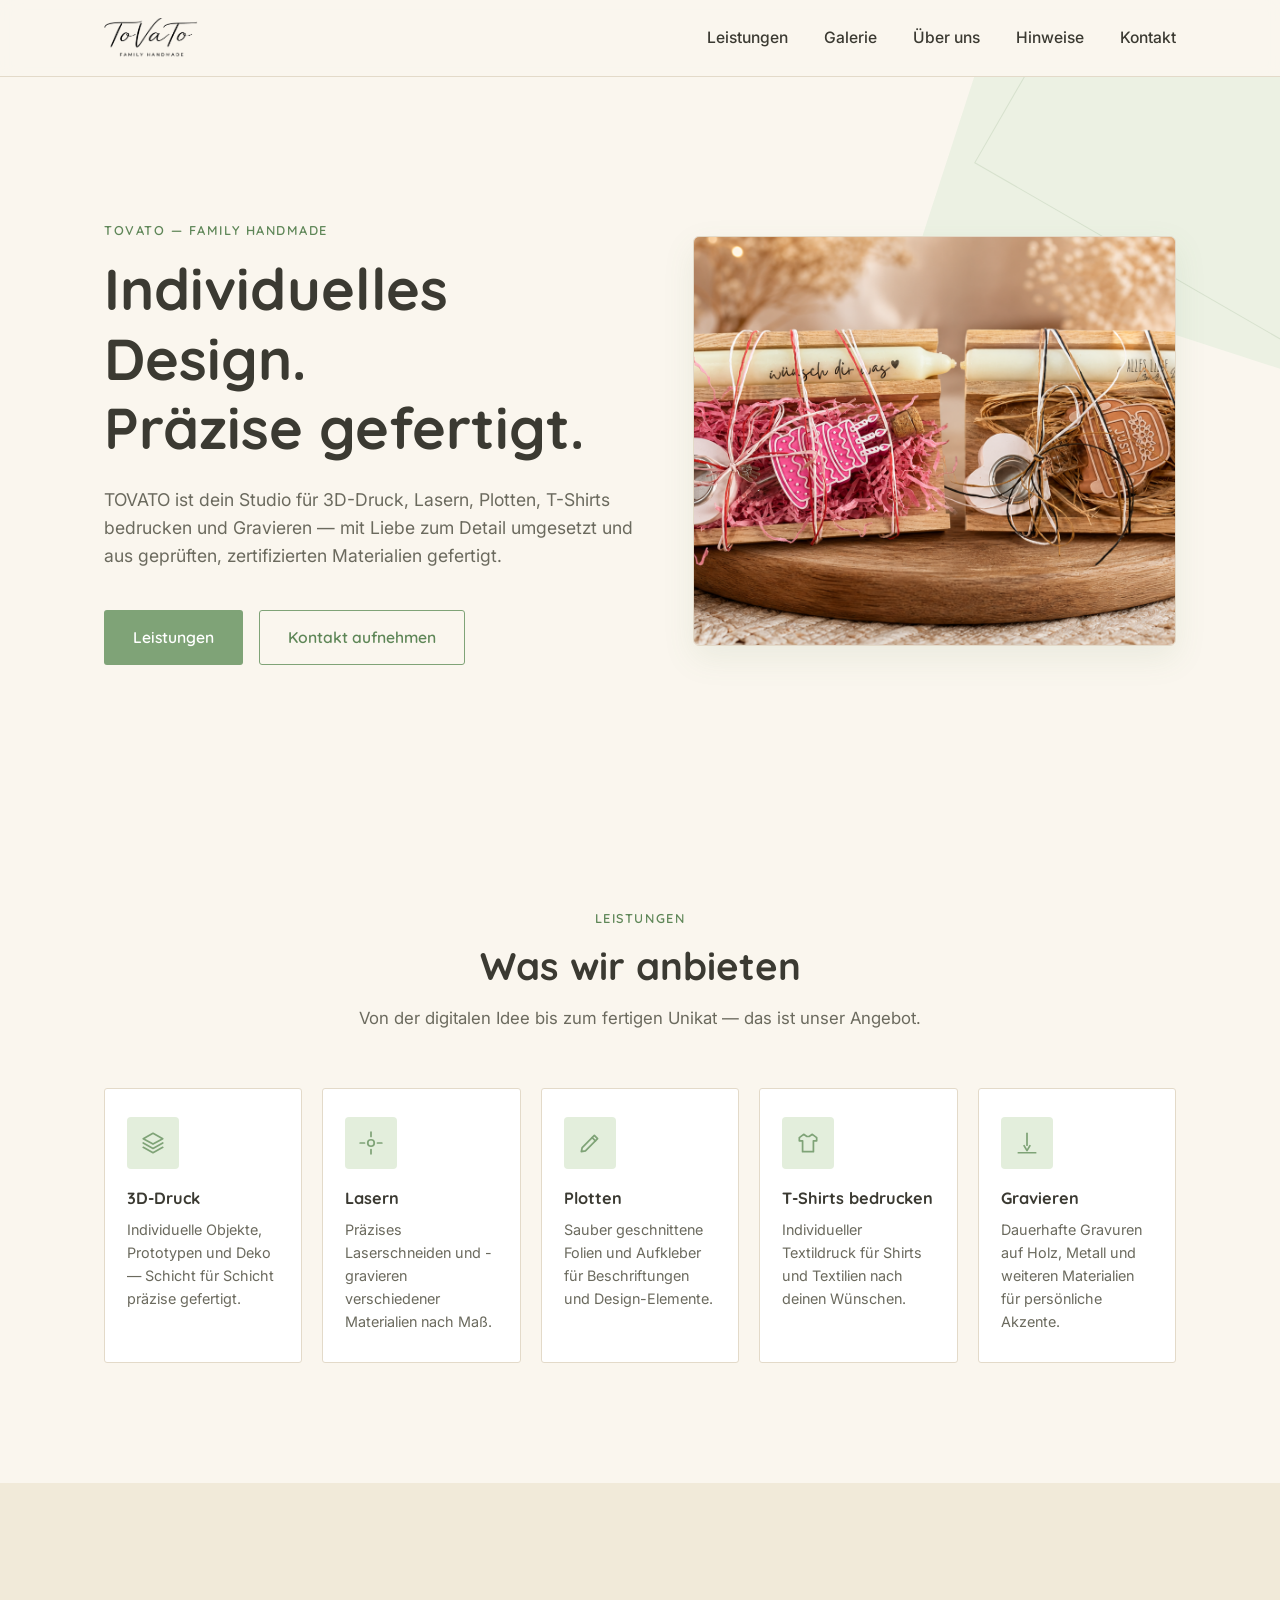
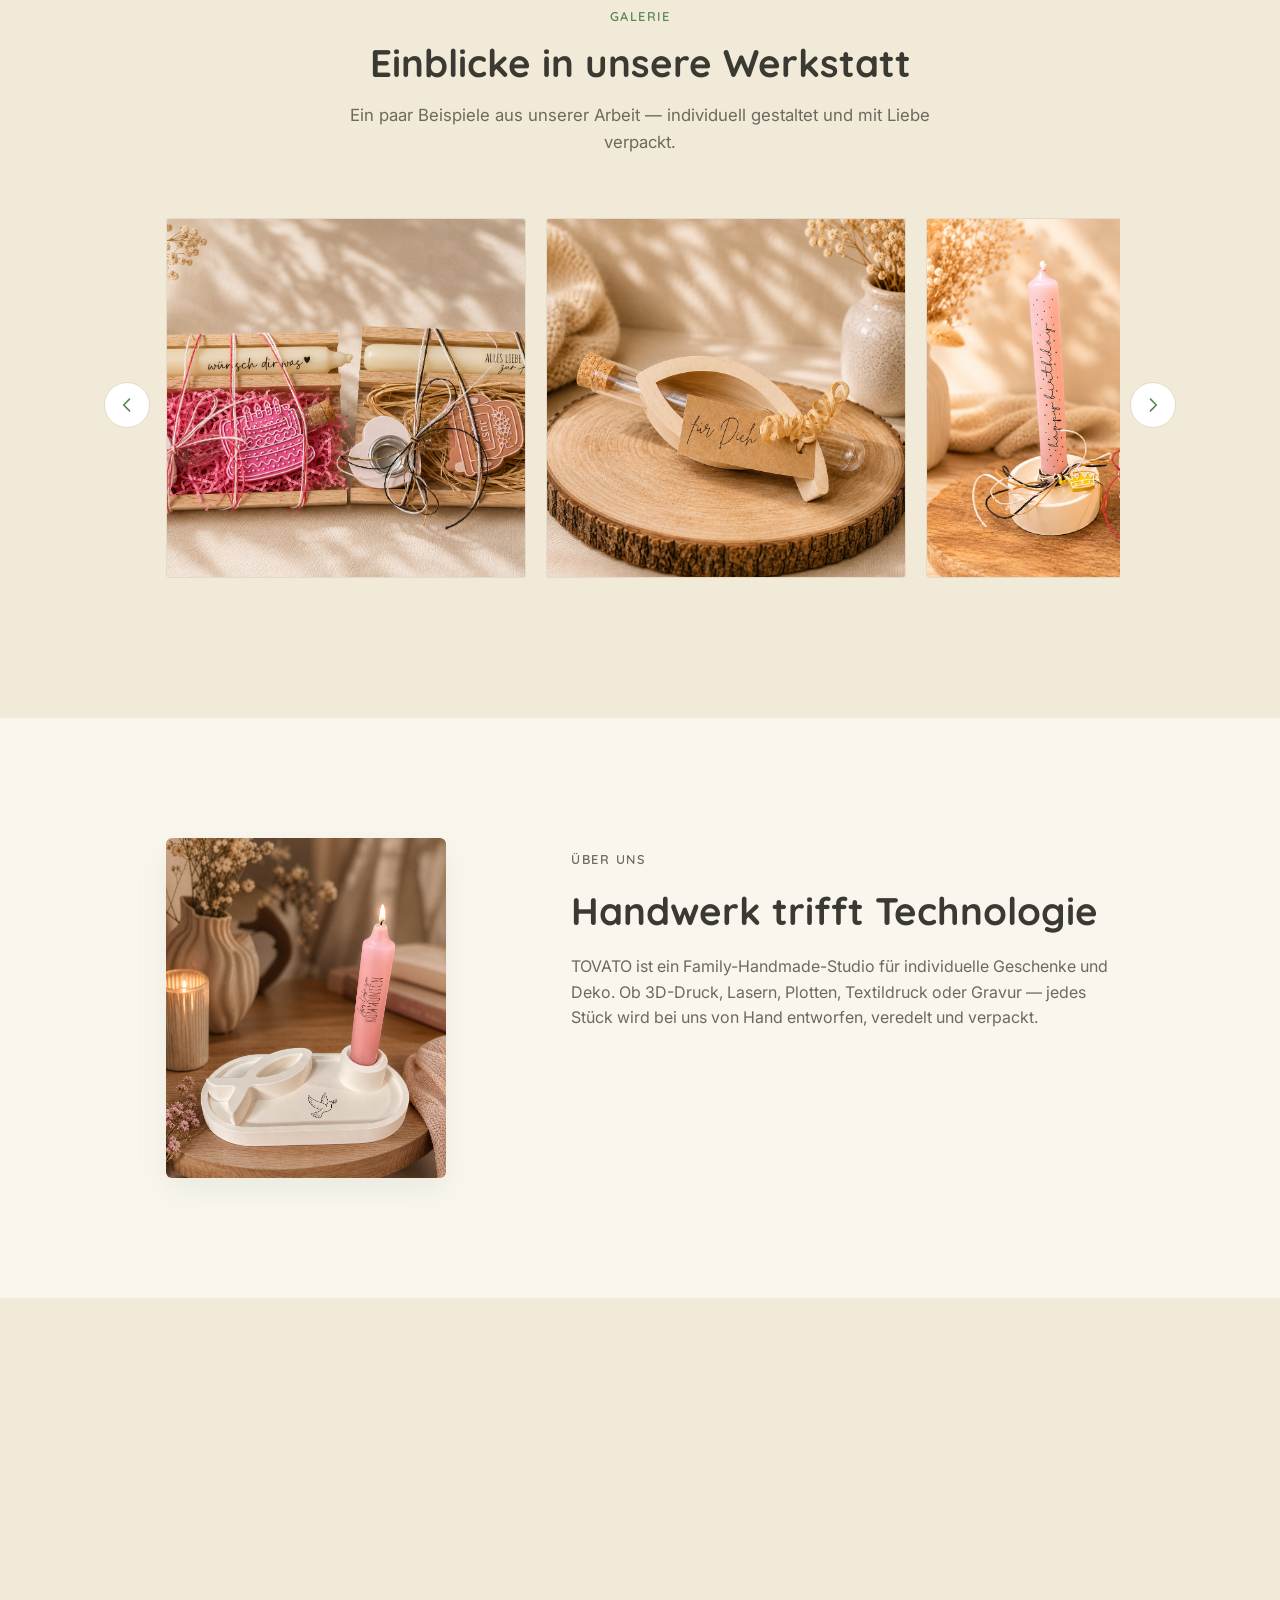
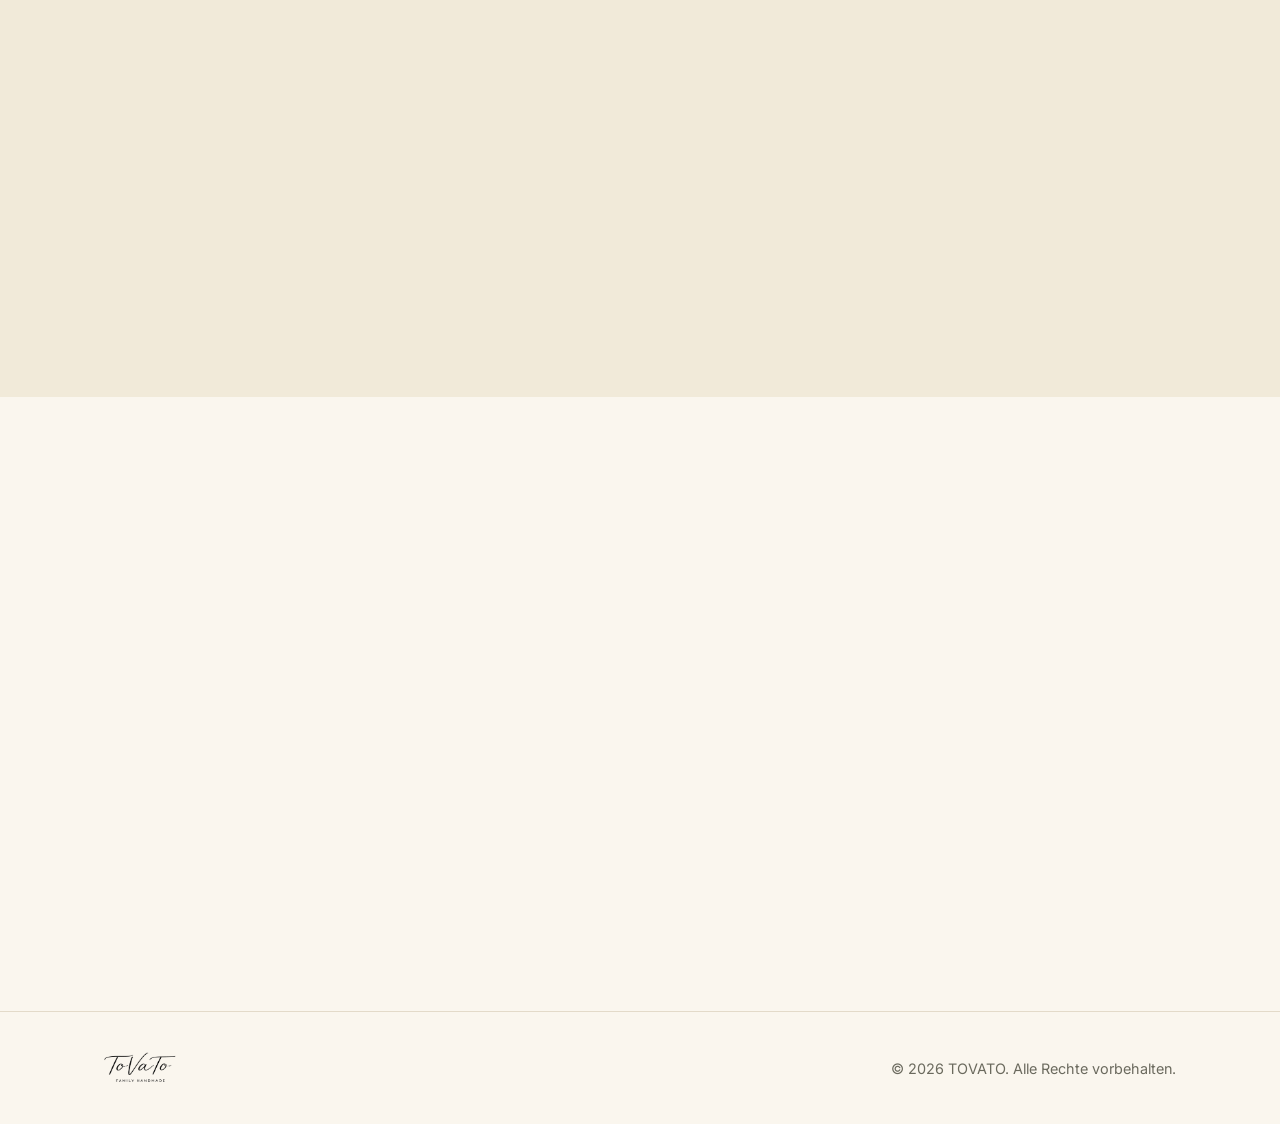
==== commit 54325d6c: "Galerie um 25 neue Produktbilder erweitern Vollständiges neues Bilderset ergänzt (Kerzenhalter, Gesc" ====
--- a/index.html
+++ b/index.html
@@ -171,6 +171,81 @@
             </div>
             <div class="carousel-item">
               <img src="assets/img/tovato-gartenstecker-blumen.png" alt="Gartenstecker aus Metall mit Blumen-, Schmetterlings- und Brautpaar-Motiven" loading="lazy" />
+            </div>
+            <div class="carousel-item">
+              <img src="assets/img/tovato-kerzenhalter-smiley-trio.png" alt="Drei Smiley-Kerzenhalter aus Keramik mit personalisierten Stabkerzen" loading="lazy" />
+            </div>
+            <div class="carousel-item">
+              <img src="assets/img/tovato-wichtel-wichtelig.png" alt="Wichtel-Figur auf Holzschild 'Du bist mir wichtelig'" loading="lazy" />
+            </div>
+            <div class="carousel-item">
+              <img src="assets/img/tovato-wunscherfueller-fisch.png" alt="Wunscherfüller-Fläschchen mit Fisch-Anhänger in Holzhalterung" loading="lazy" />
+            </div>
+            <div class="carousel-item">
+              <img src="assets/img/tovato-wunschlicht-set.png" alt="Geschenkset 'Wunschlicht' mit Kerze und Wunscherfüller-Fläschchen zum Geburtstag" loading="lazy" />
+            </div>
+            <div class="carousel-item">
+              <img src="assets/img/tovato-bienchen-glas.png" alt="Kerzenglas mit Bienchen-Motiv und Spruch 'Hat die Blume einen Knick'" loading="lazy" />
+            </div>
+            <div class="carousel-item">
+              <img src="assets/img/tovato-herzensmensch-box.png" alt="Geschenkbox 'Herzensmensch' mit Kerze, Teelichthalter und 3D-Schriftzug" loading="lazy" />
+            </div>
+            <div class="carousel-item">
+              <img src="assets/img/tovato-kerzentabletts-ahoi-perfekt.jpg" alt="Kerzentabletts mit Sprüchen 'Ahoi' und 'Du musst nicht perfekt sein, nur echt'" loading="lazy" />
+            </div>
+            <div class="carousel-item">
+              <img src="assets/img/tovato-weihnachtsgruesse-glas.png" alt="Beleuchtetes Glas mit Aufschrift 'Weihnachtsgrüße'" loading="lazy" />
+            </div>
+            <div class="carousel-item">
+              <img src="assets/img/tovato-beste-mama-herz.png" alt="Herzförmiger Kerzenhalter mit Aufschrift 'Beste Mama'" loading="lazy" />
+            </div>
+            <div class="carousel-item">
+              <img src="assets/img/tovato-wunscherfueller-gott-segne-dich.png" alt="Teelichthalter mit Wunscherfüller-Fläschchen 'Gott segne dich'" loading="lazy" />
+            </div>
+            <div class="carousel-item">
+              <img src="assets/img/tovato-regenbogen-kerzenhalter.png" alt="Regenbogen-Kerzenhalter aus Keramik mit Spruch 'Du bist einfach toll'" loading="lazy" />
+            </div>
+            <div class="carousel-item">
+              <img src="assets/img/tovato-blumenstecker-gelb.png" alt="Gelber Blumenstecker als Deko in Steinschale" loading="lazy" />
+            </div>
+            <div class="carousel-item">
+              <img src="assets/img/tovato-vasen-gartenglueck-homesweethome.png" alt="Zwei geprägte Keramikvasen mit Schriftzug 'Garten Glück' und 'Home sweet Home'" loading="lazy" />
+            </div>
+            <div class="carousel-item">
+              <img src="assets/img/tovato-glaeser-zuckerfreude-recklinghausen.png" alt="Vorratsgläser mit Gravur 'Zuckerfreude' und Stadtsilhouette 'Süßes Recklinghausen'" loading="lazy" />
+            </div>
+            <div class="carousel-item">
+              <img src="assets/img/tovato-windlichter-trio.png" alt="Drei Windlichter mit Sprüchen 'Sommerabend', 'Glücksmoment' und 'Gartenliebe'" loading="lazy" />
+            </div>
+            <div class="carousel-item">
+              <img src="assets/img/tovato-happy-birthday-baer.png" alt="Herzförmiger Kerzenteller 'Happy Birthday' mit Bärenfigur und Kerze 'Hip Hip Hurra'" loading="lazy" />
+            </div>
+            <div class="carousel-item">
+              <img src="assets/img/tovato-ja-fuer-immer-flaeschchen.png" alt="Fläschchen-Duo 'Ja für immer' mit Aufschrift 'love' und 'let love glow'" loading="lazy" />
+            </div>
+            <div class="carousel-item">
+              <img src="assets/img/tovato-schluesselanhaenger-patenonkel.png" alt="Lederanhänger mit Bärenmotiv und Gravur 'Patenonkel'" loading="lazy" />
+            </div>
+            <div class="carousel-item">
+              <img src="assets/img/tovato-schulkind-2026.png" alt="Fläschchen-Duo 'Schulkind 2026' in Rosa und Blau" loading="lazy" />
+            </div>
+            <div class="carousel-item">
+              <img src="assets/img/tovato-filz-anhaenger-set.png" alt="Filz-Schlüsselanhänger-Set mit Sprüchen wie 'Herzensmensch', 'Girlpower' und 'Elterntaxi'" loading="lazy" />
+            </div>
+            <div class="carousel-item">
+              <img src="assets/img/tovato-kerzenglaeser-du-bist-trio.png" alt="Geriffelte Kerzengläser 'Du bist wunderbar/wichtig/einfach toll' und Teelichthalter 'Momente bleiben'" loading="lazy" />
+            </div>
+            <div class="carousel-item">
+              <img src="assets/img/tovato-teelichthalter-herz-trio.png" alt="Drei geriffelte Teelichthalter mit Herz-Applikation" loading="lazy" />
+            </div>
+            <div class="carousel-item">
+              <img src="assets/img/tovato-blumenkugel-stecker.png" alt="Blumenkugel-Gartenstecker mit Anhänger 'Schön, dass es Dich gibt'" loading="lazy" />
+            </div>
+            <div class="carousel-item">
+              <img src="assets/img/tovato-streichholzhalter-trio.png" alt="Drei Streichholzhalter aus Keramik in Blumen-, Herz- und Hausform" loading="lazy" />
+            </div>
+            <div class="carousel-item">
+              <img src="assets/img/tovato-herbst-fluestern.png" alt="Dekorativer Schriftzug 'Herbst Flüstern' mit Ahornblatt auf Holzsockel" loading="lazy" />
             </div>
           </div>
 
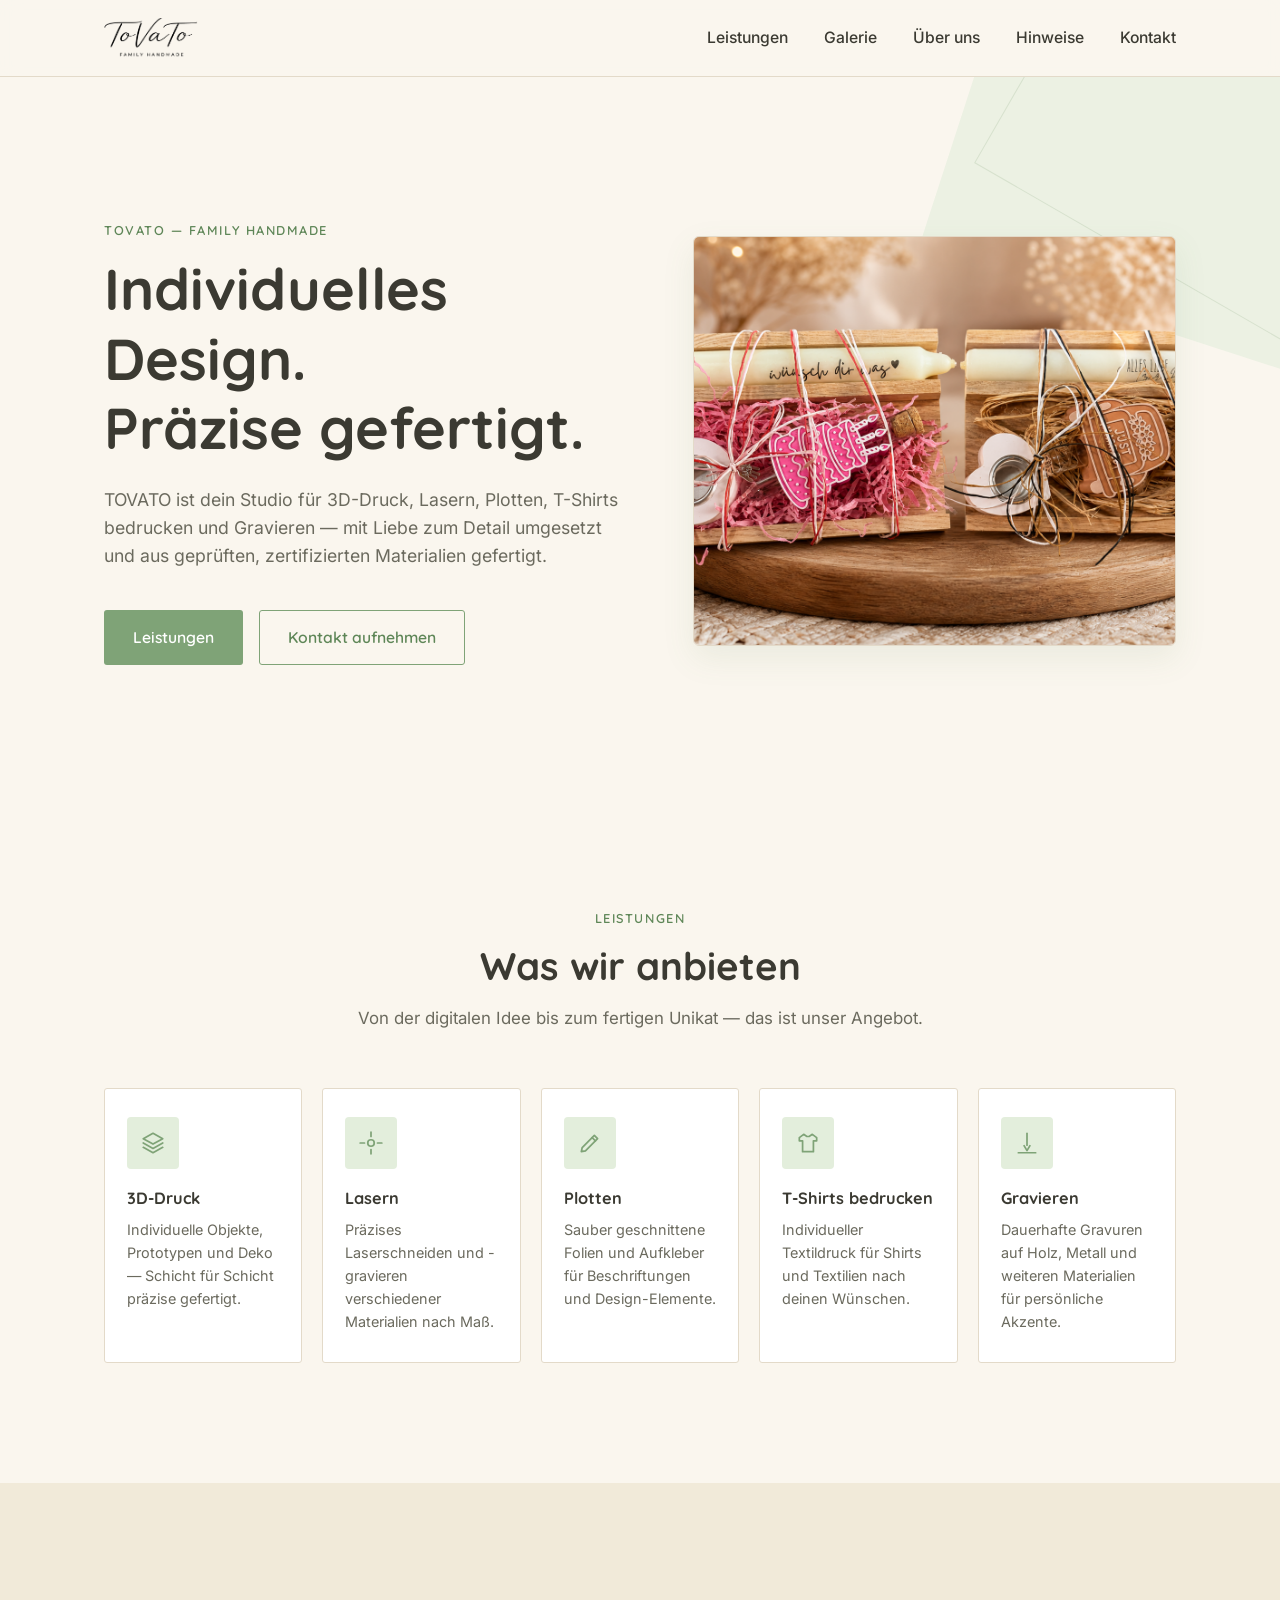
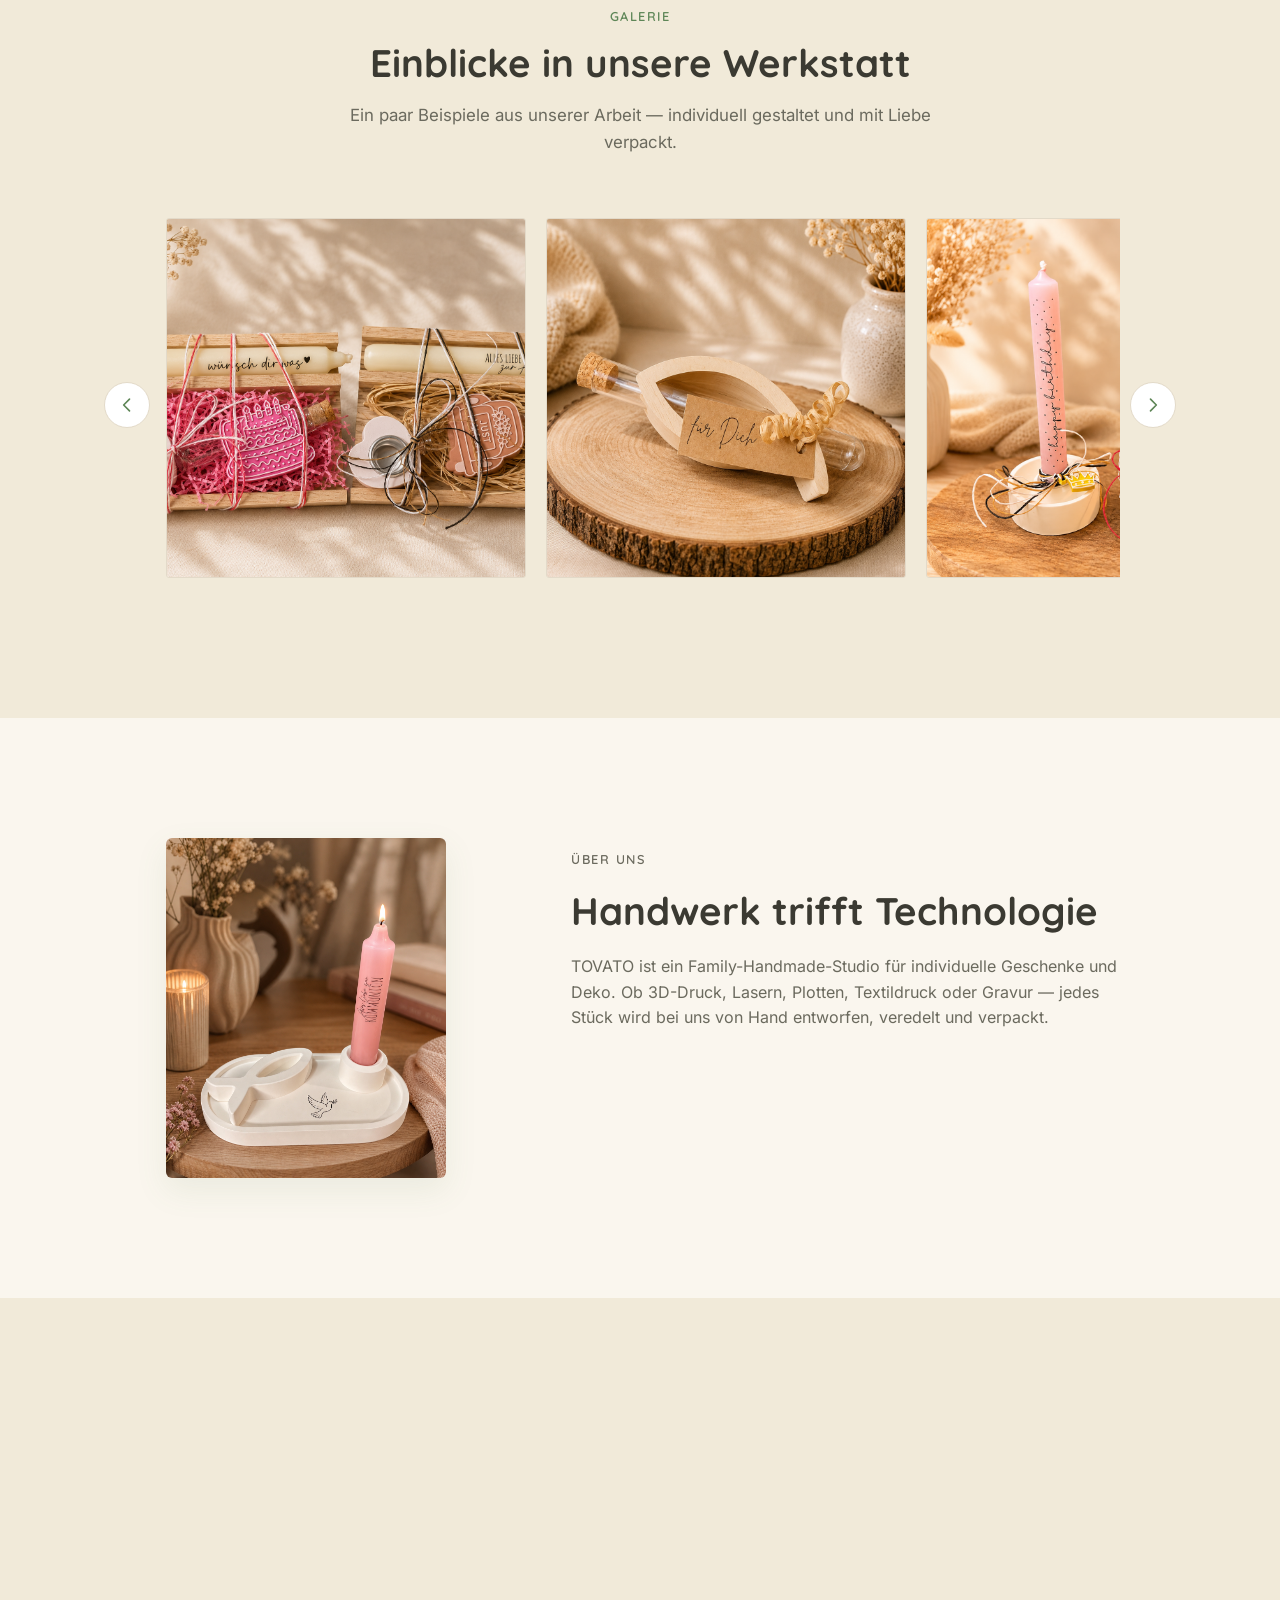
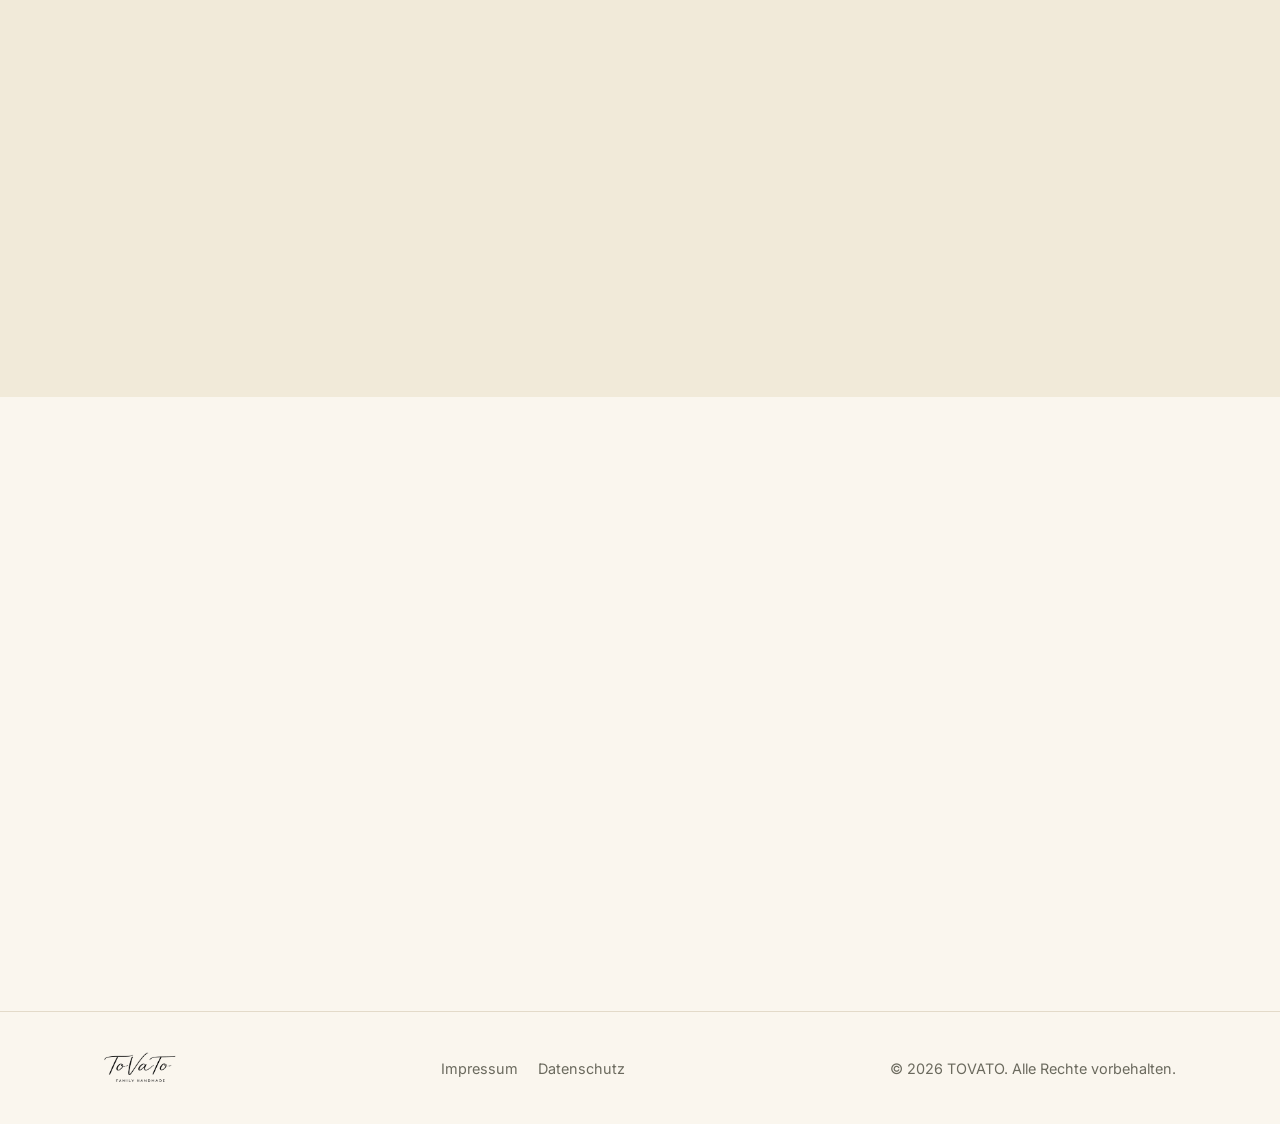
==== commit 93332eb7: "Impressum, Datenschutzerklärung und lokale Schriften ergänzen - Neue Seiten impressum.html und daten" ====
--- a/index.html
+++ b/index.html
@@ -5,10 +5,6 @@
   <meta name="viewport" content="width=device-width, initial-scale=1.0" />
   <title>TOVATO — Family Handmade: 3D-Druck, Lasern, Plotten &amp; Gravur</title>
   <meta name="description" content="TOVATO ist ein Family-Handmade-Studio für individuelle Geschenke: 3D-Druck, Lasern, Plotten, T-Shirt-Druck und Gravur. Erfahre mehr über uns und nimm Kontakt auf." />
-
-  <link rel="preconnect" href="https://fonts.googleapis.com" />
-  <link rel="preconnect" href="https://fonts.gstatic.com" crossorigin />
-  <link href="https://fonts.googleapis.com/css2?family=Quicksand:wght@500;600;700&family=Inter:wght@400;500;600&display=swap" rel="stylesheet" />
 
   <link rel="icon" href="assets/img/favicon.svg" type="image/svg+xml" />
   <link rel="stylesheet" href="assets/css/style.css" />
@@ -596,6 +592,10 @@
       <a class="logo logo-footer" href="#top" aria-label="TOVATO Startseite">
         <img class="logo-img" src="assets/img/logo-transparent.png" alt="TOVATO – Family Handmade" />
       </a>
+      <ul class="footer-links">
+        <li><a href="impressum.html">Impressum</a></li>
+        <li><a href="datenschutz.html">Datenschutz</a></li>
+      </ul>
       <p class="footer-copy">&copy; 2026 TOVATO. Alle Rechte vorbehalten.</p>
     </div>
   </footer>
--- a/assets/css/style.css
+++ b/assets/css/style.css
@@ -1,3 +1,40 @@
+/* ---------- Fonts (lokal gehostet, SIL Open Font License) ---------- */
+@font-face {
+  font-family: 'Quicksand';
+  font-style: normal;
+  font-weight: 500 700;
+  font-display: swap;
+  src: url('../fonts/quicksand-latin-ext.woff2') format('woff2');
+  unicode-range: U+0100-02BA, U+02BD-02C5, U+02C7-02CC, U+02CE-02D7, U+02DD-02FF, U+0304, U+0308, U+0329, U+1D00-1DBF, U+1E00-1E9F, U+1EF2-1EFF, U+2020, U+20A0-20AB, U+20AD-20C0, U+2113, U+2C60-2C7F, U+A720-A7FF;
+}
+
+@font-face {
+  font-family: 'Quicksand';
+  font-style: normal;
+  font-weight: 500 700;
+  font-display: swap;
+  src: url('../fonts/quicksand-latin.woff2') format('woff2');
+  unicode-range: U+0000-00FF, U+0131, U+0152-0153, U+02BB-02BC, U+02C6, U+02DA, U+02DC, U+0304, U+0308, U+0329, U+2000-206F, U+20AC, U+2122, U+2191, U+2193, U+2212, U+2215, U+FEFF, U+FFFD;
+}
+
+@font-face {
+  font-family: 'Inter';
+  font-style: normal;
+  font-weight: 400 600;
+  font-display: swap;
+  src: url('../fonts/inter-latin-ext.woff2') format('woff2');
+  unicode-range: U+0100-02BA, U+02BD-02C5, U+02C7-02CC, U+02CE-02D7, U+02DD-02FF, U+0304, U+0308, U+0329, U+1D00-1DBF, U+1E00-1E9F, U+1EF2-1EFF, U+2020, U+20A0-20AB, U+20AD-20C0, U+2113, U+2C60-2C7F, U+A720-A7FF;
+}
+
+@font-face {
+  font-family: 'Inter';
+  font-style: normal;
+  font-weight: 400 600;
+  font-display: swap;
+  src: url('../fonts/inter-latin.woff2') format('woff2');
+  unicode-range: U+0000-00FF, U+0131, U+0152-0153, U+02BB-02BC, U+02C6, U+02DA, U+02DC, U+0304, U+0308, U+0329, U+2000-206F, U+20AC, U+2122, U+2191, U+2193, U+2212, U+2215, U+FEFF, U+FFFD;
+}
+
 /* ---------- Design tokens ---------- */
 :root {
   --color-bg: #FAF6EE;
@@ -650,6 +687,64 @@
   font-size: 0.9rem;
 }
 
+.footer-links {
+  display: flex;
+  gap: 20px;
+  list-style: none;
+  font-size: 0.9rem;
+}
+
+.footer-links a {
+  color: var(--color-text-muted);
+  text-decoration: none;
+}
+
+.footer-links a:hover,
+.footer-links a[aria-current="page"] {
+  color: var(--color-green-darker);
+  text-decoration: underline;
+}
+
+/* ---------- Rechtliche Seiten ---------- */
+.legal {
+  max-width: 760px;
+}
+
+.legal h1 {
+  font-family: var(--font-heading);
+  font-size: clamp(2rem, 4vw, 2.6rem);
+  margin-bottom: 32px;
+}
+
+.legal h2 {
+  font-family: var(--font-heading);
+  font-size: 1.3rem;
+  margin: 40px 0 12px;
+}
+
+.legal p,
+.legal ul {
+  margin-bottom: 14px;
+  color: var(--color-text-muted);
+}
+
+.legal ul {
+  padding-left: 22px;
+}
+
+.legal li {
+  margin-bottom: 4px;
+}
+
+.legal a {
+  color: var(--color-green-darker);
+}
+
+.legal .legal-stand {
+  margin-top: 40px;
+  font-size: 0.9rem;
+}
+
 /* ---------- Scroll reveal ---------- */
 .reveal {
   opacity: 0;
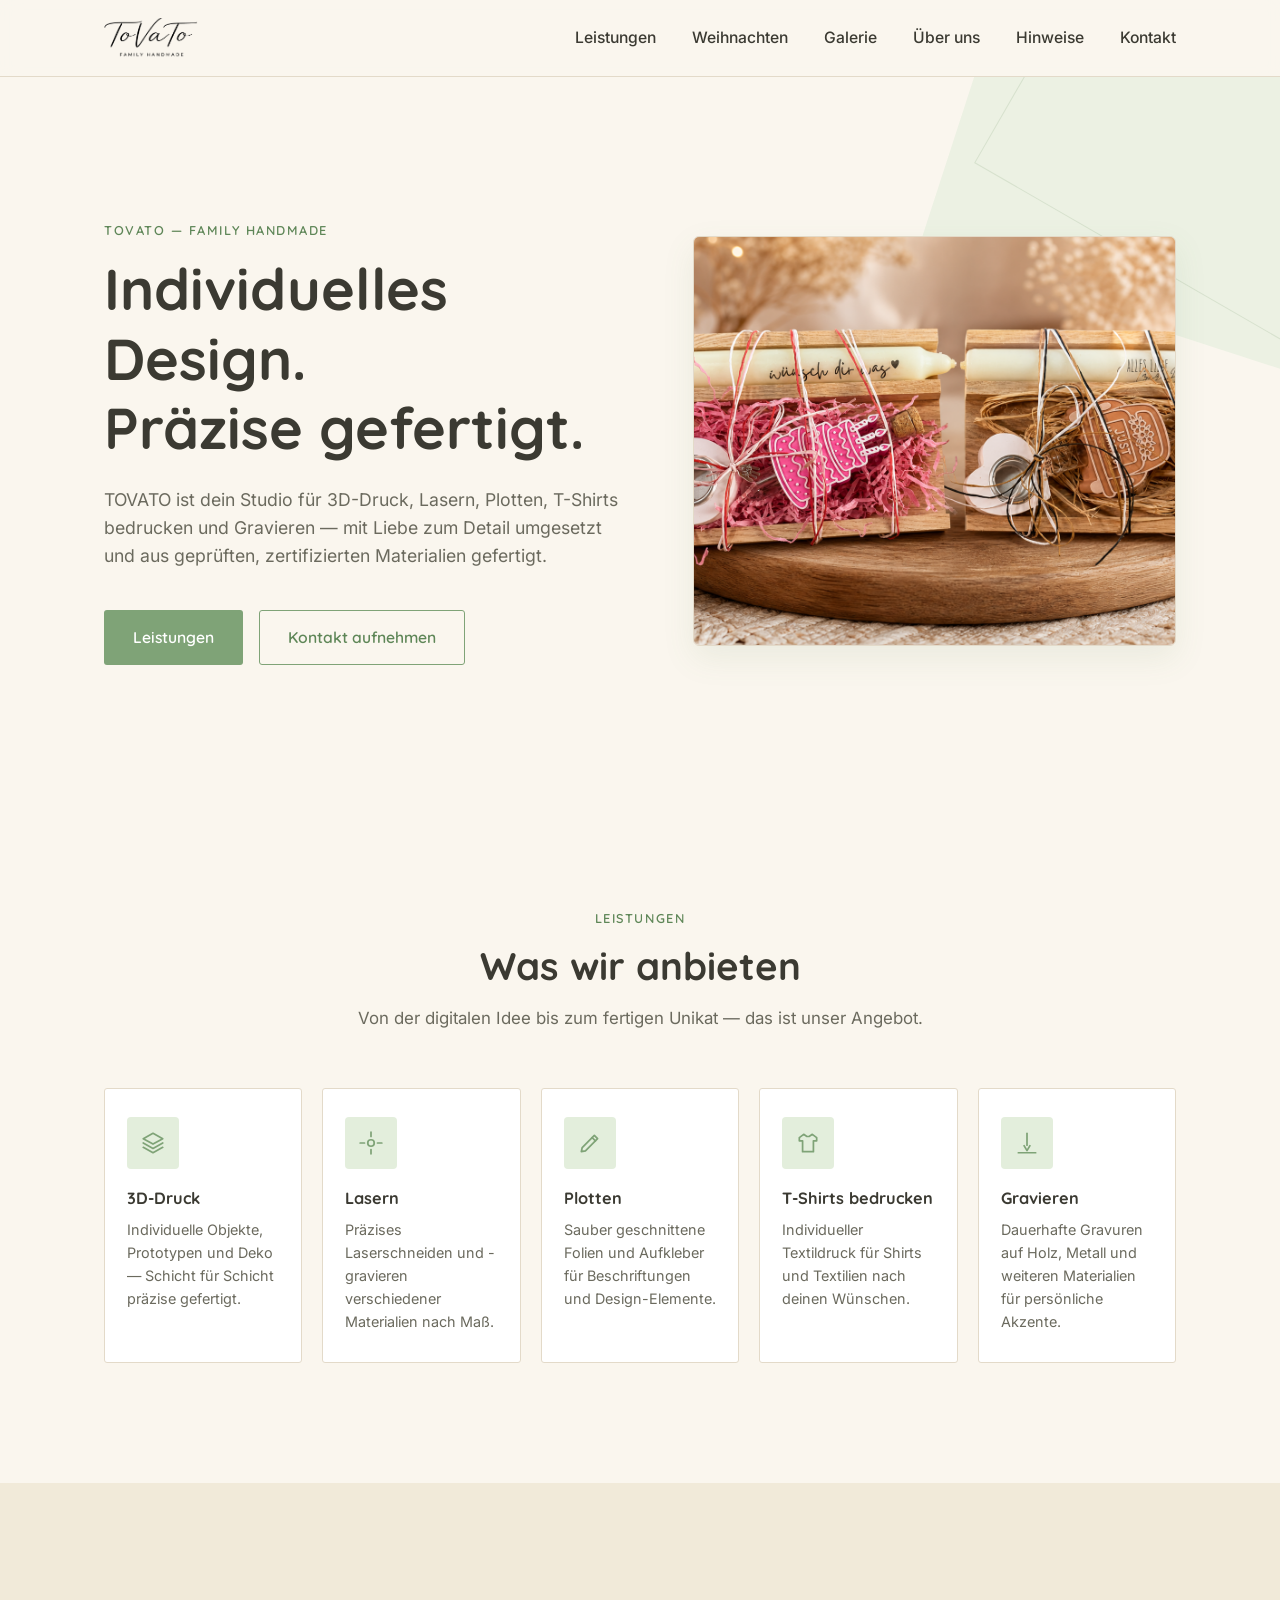
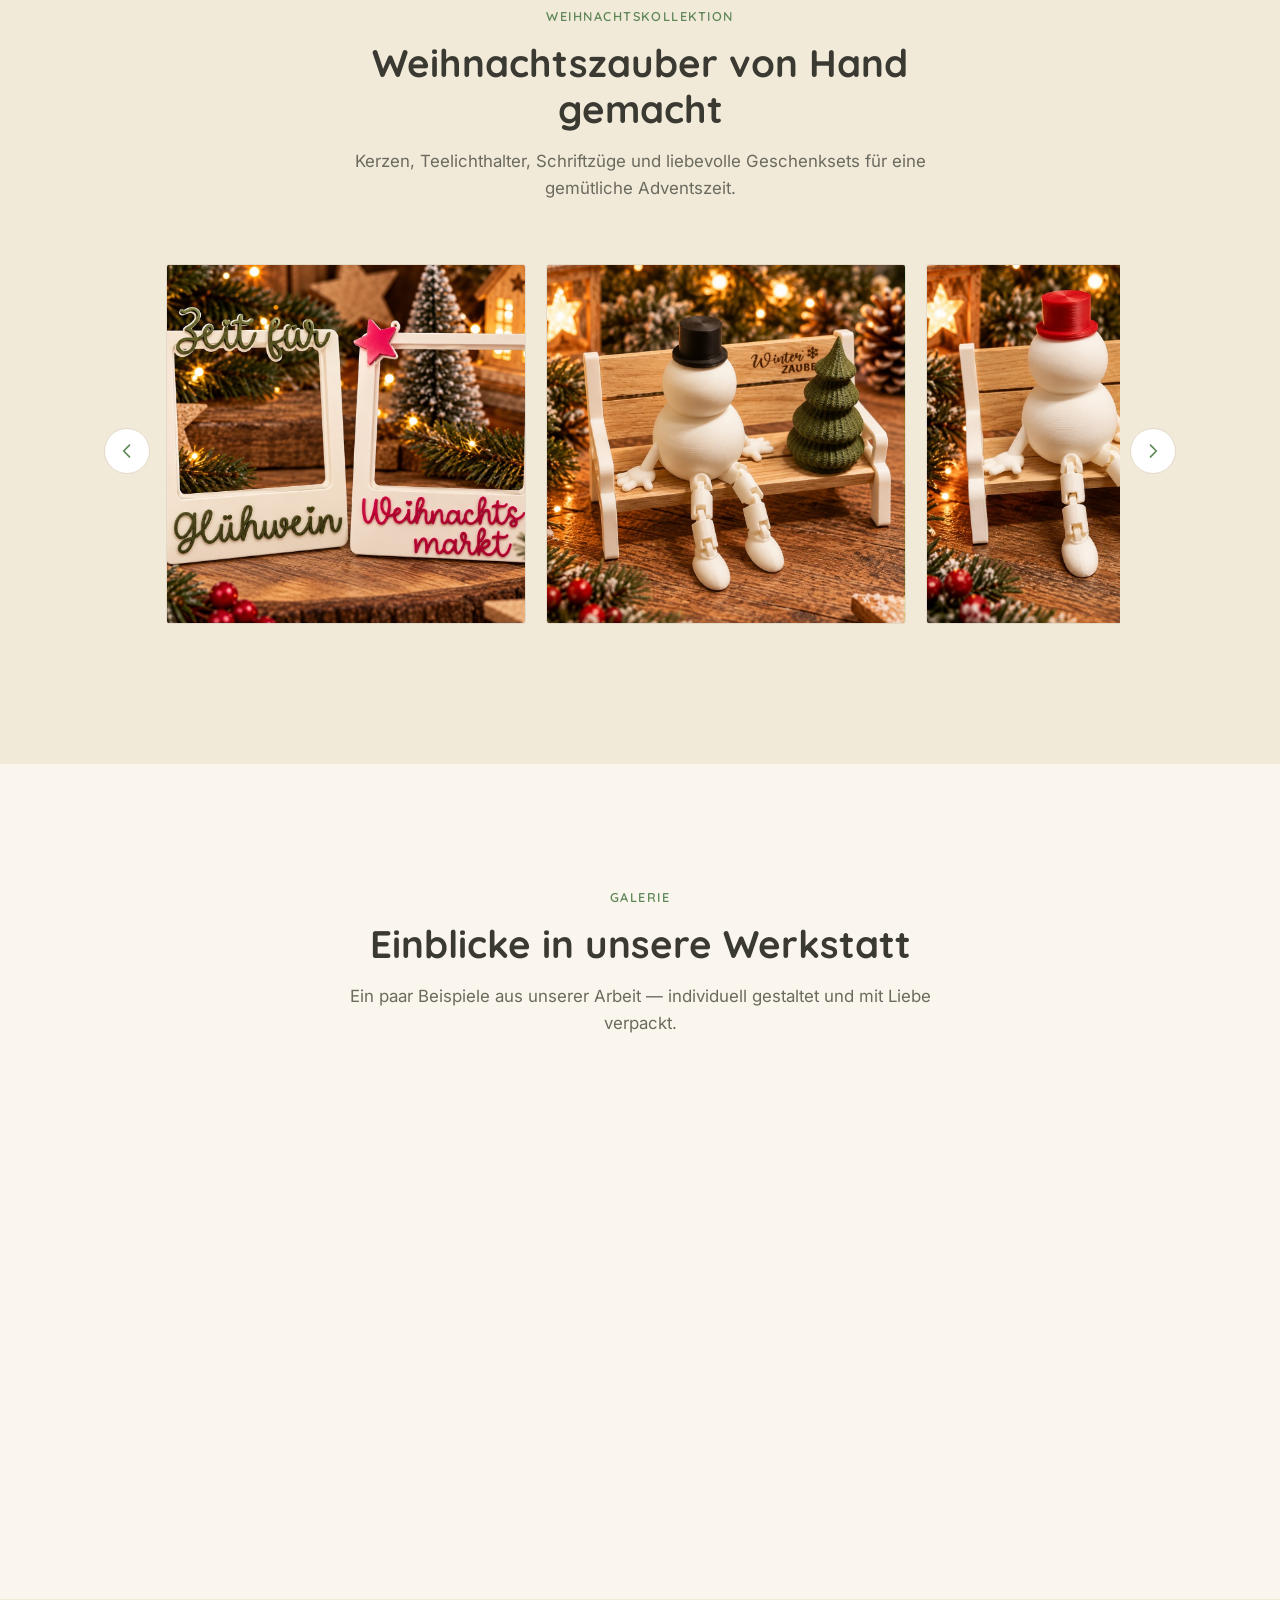
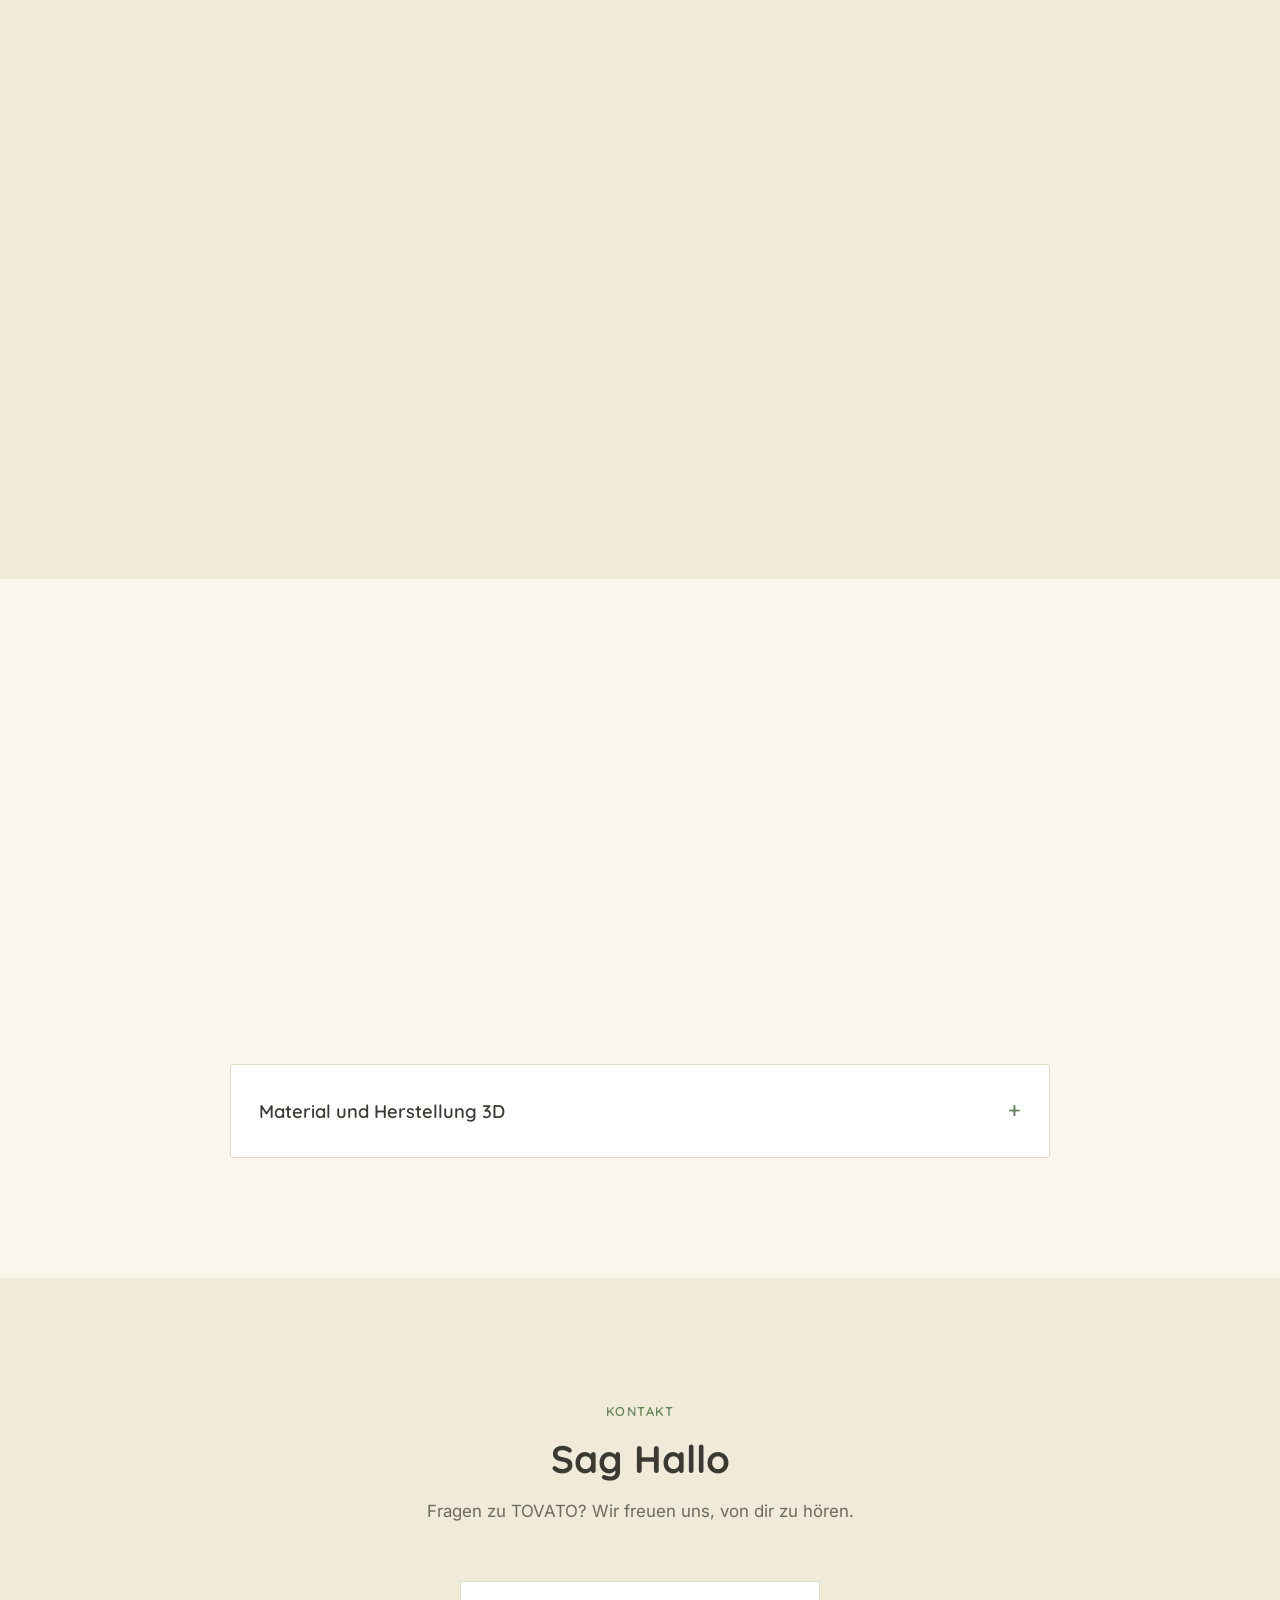
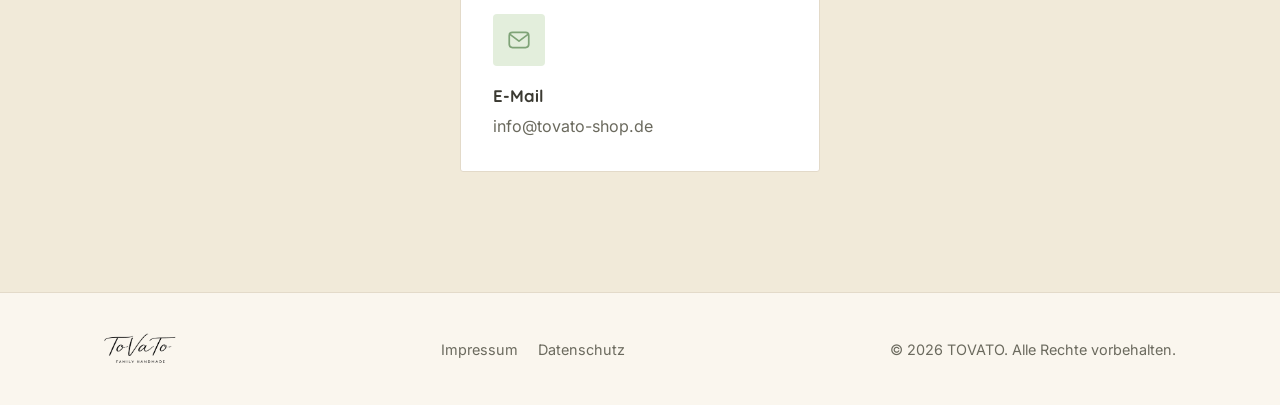
==== commit f8e503d1: "Weihnachtskollektion als eigene Sektion mit 16 Produktbildern - Neue Sektion "Weihnachtskollektion" " ====
--- a/index.html
+++ b/index.html
@@ -22,6 +22,7 @@
       <nav class="main-nav" id="main-nav">
         <ul>
           <li><a href="#leistungen">Leistungen</a></li>
+          <li><a href="#weihnachten">Weihnachten</a></li>
           <li><a href="#galerie">Galerie</a></li>
           <li><a href="#ueber-uns">Über uns</a></li>
           <li><a href="#zertifikate">Hinweise</a></li>
@@ -134,8 +135,86 @@
       </div>
     </section>
 
+    <!-- Weihnachtskollektion -->
+    <section class="section section-alt" id="weihnachten">
+      <div class="container">
+        <div class="section-heading">
+          <p class="eyebrow reveal">Weihnachtskollektion</p>
+          <h2 class="reveal">Weihnachtszauber von Hand gemacht</h2>
+          <p class="section-lead reveal">
+            Kerzen, Teelichthalter, Schriftzüge und liebevolle Geschenksets für eine gemütliche Adventszeit.
+          </p>
+        </div>
+
+        <div class="carousel reveal">
+          <button class="carousel-btn carousel-btn-prev" type="button" aria-label="Vorheriges Bild">
+            <svg width="20" height="20" viewBox="0 0 24 24" fill="none" xmlns="http://www.w3.org/2000/svg">
+              <path d="M15 5L8 12L15 19" stroke="currentColor" stroke-width="2" stroke-linecap="round" stroke-linejoin="round" />
+            </svg>
+          </button>
+
+          <div class="carousel-track" tabindex="0" role="region" aria-label="Weihnachtskollektion, horizontal scrollbar">
+            <div class="carousel-item">
+              <img src="assets/img/tovato-weihnachten-fotorahmen-gluehwein-weihnachtsmarkt.jpg" alt="Zwei Bilderrahmen im Sofortbild-Stil mit 3D-Schriftzügen 'Zeit für Glühwein' und 'Weihnachtsmarkt'" loading="lazy" />
+            </div>
+            <div class="carousel-item">
+              <img src="assets/img/tovato-weihnachten-schneemann-bank-winterzauber.jpg" alt="3D-gedruckter Schneemann mit Zylinder auf Holzbank 'Winterzauber' neben grünem Tannenbaum" loading="lazy" />
+            </div>
+            <div class="carousel-item">
+              <img src="assets/img/tovato-weihnachten-schneemann-bank-adventslicht.jpg" alt="Schneemann mit rotem Hut auf Holzbank 'Adventslicht' mit Teelichthalter" loading="lazy" />
+            </div>
+            <div class="carousel-item">
+              <img src="assets/img/tovato-weihnachten-geschenkboxen-holz.jpg" alt="Vier Holz-Geschenkboxen mit Stabkerze, Teelichthalter und Schriftzügen wie 'Merry Christmas' und 'Hohoho'" loading="lazy" />
+            </div>
+            <div class="carousel-item">
+              <img src="assets/img/tovato-weihnachten-geschenkset-sternenfunkeln.jpg" alt="Geschenkset 'Sternenfunkeln für dich' mit rosa Kerze, Tablett, Tanne und Sternkerzenhalter" loading="lazy" />
+            </div>
+            <div class="carousel-item">
+              <img src="assets/img/tovato-weihnachten-kerzentablett-stern-tanne.jpg" alt="Ovales Tablett mit Stern-Kerzenhalter, grüner Kerze 'Kleiner Weihnachtsgruß' und weißer Tanne" loading="lazy" />
+            </div>
+            <div class="carousel-item">
+              <img src="assets/img/tovato-weihnachten-windlicht-haeuser.jpg" alt="Rundes Windlicht mit Häuserkranz und brennendem Teelicht" loading="lazy" />
+            </div>
+            <div class="carousel-item">
+              <img src="assets/img/tovato-weihnachten-teelichthalter-hirsch-weihnachtsmann.jpg" alt="Zwei Teelichthalter mit Hirsch 'Frohe Weihnachten' und Weihnachtsmann 'Merry Christmas'" loading="lazy" />
+            </div>
+            <div class="carousel-item">
+              <img src="assets/img/tovato-weihnachten-kerzenhalter-kugel-tannenbaum.jpg" alt="Kugel-Kerzenhalter mit Sternen und Kerze 'Oh Tannenbaum'" loading="lazy" />
+            </div>
+            <div class="carousel-item">
+              <img src="assets/img/tovato-weihnachten-kerzenhalter-rund-herz.jpg" alt="Runder und herzförmiger Kerzenhalter mit Kerzen 'Wundervolle Weihnachten' und 'Kleiner Weihnachtsgruß'" loading="lazy" />
+            </div>
+            <div class="carousel-item">
+              <img src="assets/img/tovato-weihnachten-herzteller-schneeflockenliebe.jpg" alt="Herzteller 'Schöne Winterzeit' mit rosa Kerze 'Schneeflockenliebe' und grüner Tanne" loading="lazy" />
+            </div>
+            <div class="carousel-item">
+              <img src="assets/img/tovato-weihnachten-herz-kerzenhalter-frohe-weihnachten.jpg" alt="Herz-Kerzenhalter 'Frohe Weihnachten' mit rosa Stabkerze" loading="lazy" />
+            </div>
+            <div class="carousel-item">
+              <img src="assets/img/tovato-weihnachten-vase-hallo-winter.jpg" alt="Gerippte Vase als Kerzenhalter mit Kerze 'Hallo Winter' und Tannen-Anhänger" loading="lazy" />
+            </div>
+            <div class="carousel-item">
+              <img src="assets/img/tovato-weihnachten-teelichthalter-stern-holz.jpg" alt="Stern-Teelichthalter auf Holzbrett mit Sternenband und Sternanis" loading="lazy" />
+            </div>
+            <div class="carousel-item">
+              <img src="assets/img/tovato-weihnachten-schriftzuege-holzsockel.jpg" alt="Schriftzüge 'Schneeflockenzauber', 'Wintermagie' und 'Weihnachtszauber' auf Holzsockeln" loading="lazy" />
+            </div>
+            <div class="carousel-item">
+              <img src="assets/img/tovato-weihnachten-holzschild-weihnachtszauber.jpg" alt="Graviertes Holzschild 'Ein kleines bisschen Weihnachtszauber' mit weißer Fächer-Tanne" loading="lazy" />
+            </div>
+          </div>
+
+          <button class="carousel-btn carousel-btn-next" type="button" aria-label="Nächstes Bild">
+            <svg width="20" height="20" viewBox="0 0 24 24" fill="none" xmlns="http://www.w3.org/2000/svg">
+              <path d="M9 5L16 12L9 19" stroke="currentColor" stroke-width="2" stroke-linecap="round" stroke-linejoin="round" />
+            </svg>
+          </button>
+        </div>
+      </div>
+    </section>
+
     <!-- Galerie -->
-    <section class="section section-alt" id="galerie">
+    <section class="section" id="galerie">
       <div class="container">
         <div class="section-heading">
           <p class="eyebrow reveal">Galerie</p>
@@ -255,7 +334,7 @@
     </section>
 
     <!-- Über uns -->
-    <section class="section" id="ueber-uns">
+    <section class="section section-alt" id="ueber-uns">
       <div class="container about-grid">
         <div class="about-visual reveal">
           <div class="about-shape">
@@ -280,7 +359,7 @@
     </section>
 
     <!-- Hinweise -->
-    <section class="section section-alt" id="zertifikate">
+    <section class="section" id="zertifikate">
       <div class="container">
         <div class="section-heading">
           <p class="eyebrow reveal">Sicherheit</p>
@@ -558,7 +637,7 @@
     </section>
 
     <!-- Kontakt -->
-    <section class="section" id="kontakt">
+    <section class="section section-alt" id="kontakt">
       <div class="container">
         <div class="section-heading">
           <p class="eyebrow reveal">Kontakt</p>
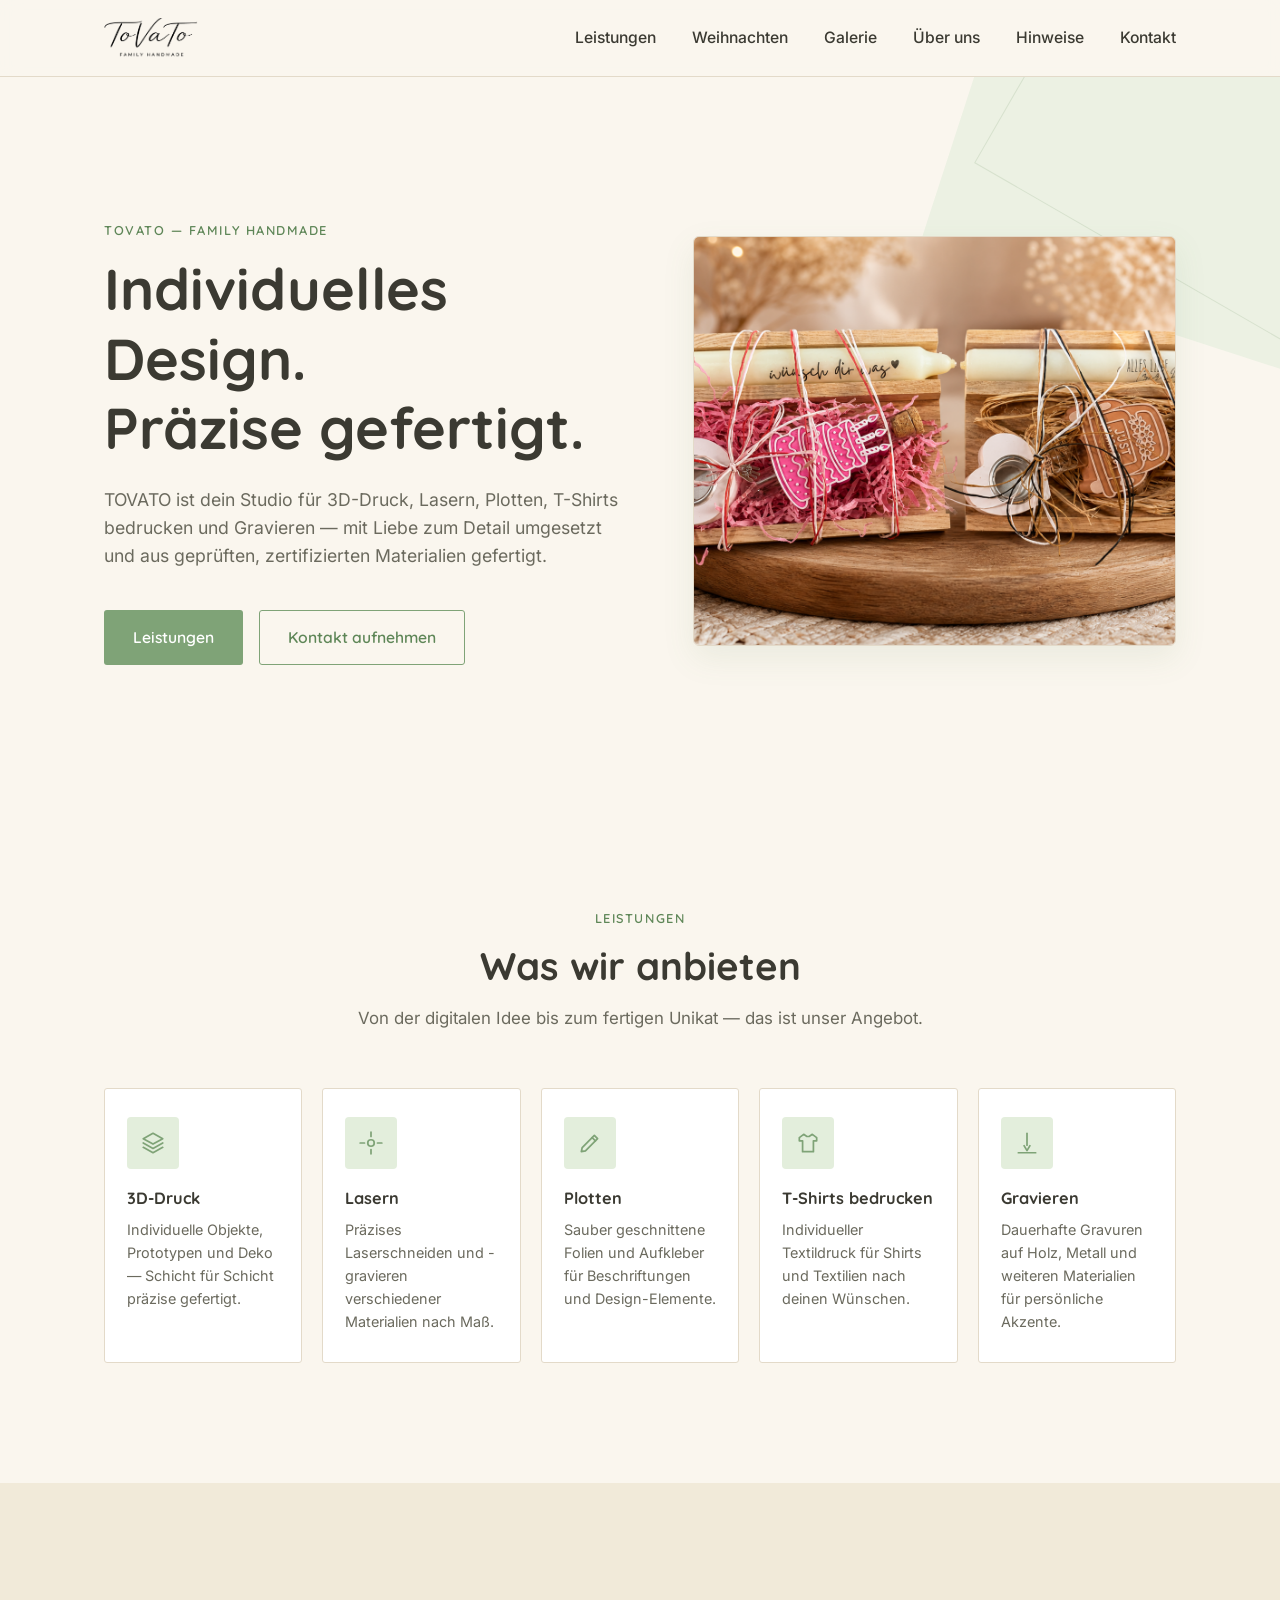
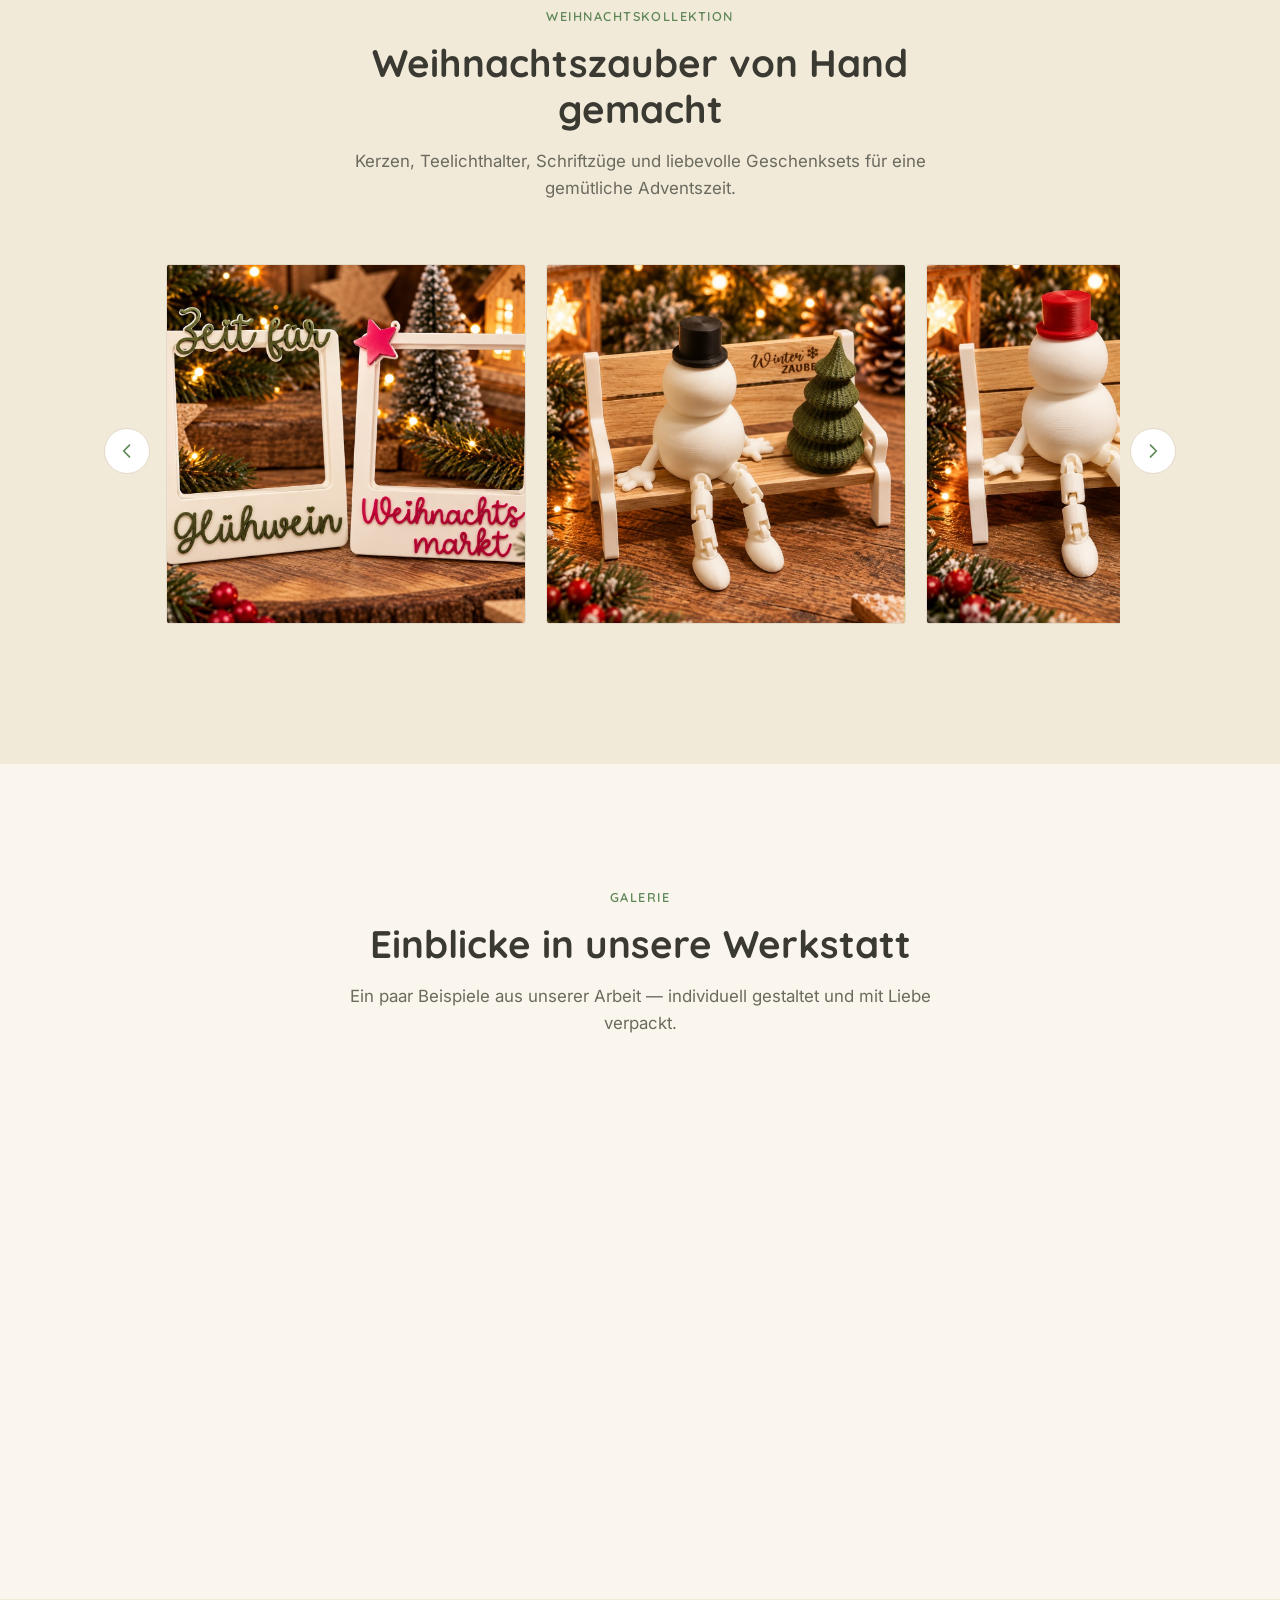
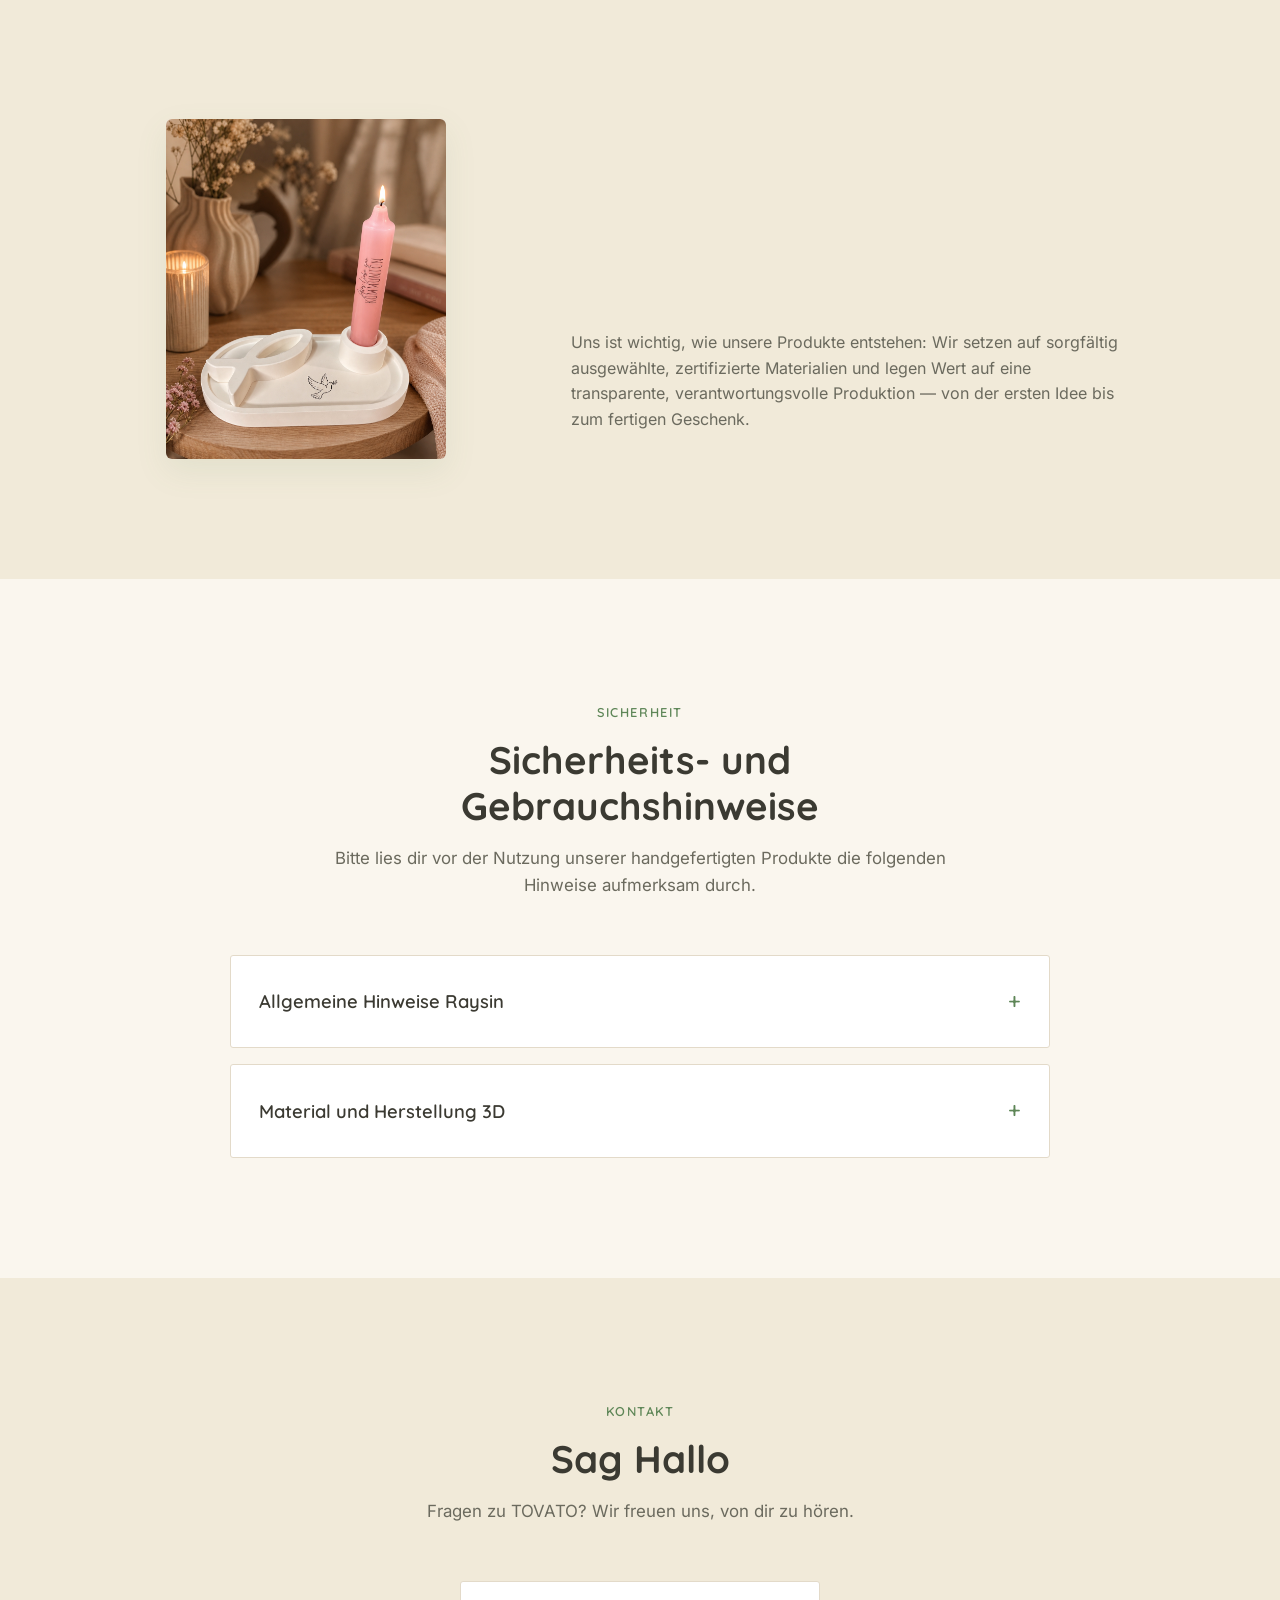
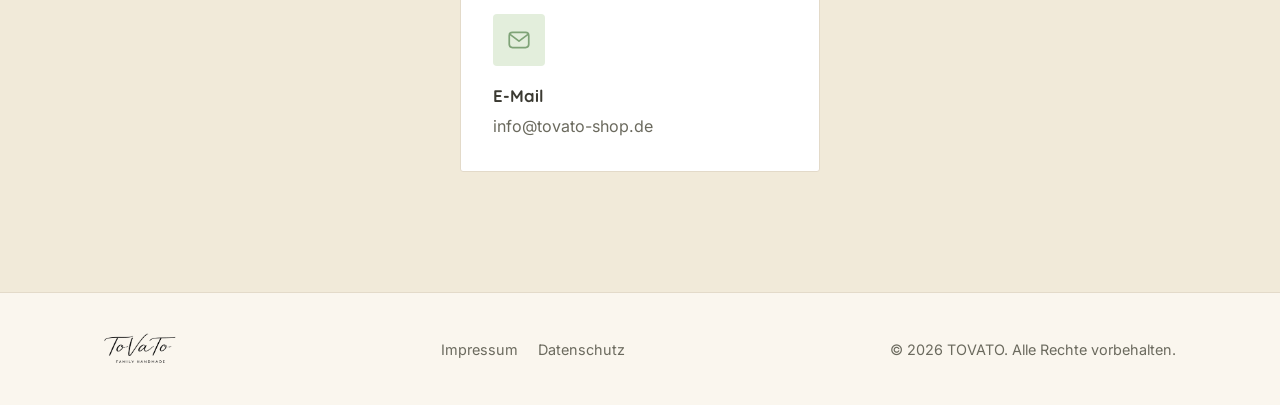
==== commit a55311d6: "Weihnachtskollektion um 5 weitere Produktbilder ergänzen Co-Authored-By: Claude Opus 5.5 <noreply@an" ====
--- a/index.html
+++ b/index.html
@@ -201,6 +201,21 @@
             </div>
             <div class="carousel-item">
               <img src="assets/img/tovato-weihnachten-holzschild-weihnachtszauber.jpg" alt="Graviertes Holzschild 'Ein kleines bisschen Weihnachtszauber' mit weißer Fächer-Tanne" loading="lazy" />
+            </div>
+            <div class="carousel-item">
+              <img src="assets/img/tovato-weihnachten-schutzengel-glueck-to-go.jpg" alt="Weiße Schutzengel-Figur in Geschenktüte 'Glück to go' mit Anhänger 'Schutzengel to go'" loading="lazy" />
+            </div>
+            <div class="carousel-item">
+              <img src="assets/img/tovato-weihnachten-geldgeschenk-tannenbaum-wintermoment.jpg" alt="Geldgeschenk als Kerze mit Tannenbaum-Halter 'Kleiner Wintermoment' in Tüte 'Eine Tüte voller Weihnachtszauber'" loading="lazy" />
+            </div>
+            <div class="carousel-item">
+              <img src="assets/img/tovato-weihnachten-stern-kerzenhalter-schneemann.jpg" alt="Sternförmiger Kerzenhalter mit Stabkerze mit Schneemann-Motiv und Schneeflocken-Anhänger" loading="lazy" />
+            </div>
+            <div class="carousel-item">
+              <img src="assets/img/tovato-weihnachten-duftkerze-schoene-winterzeit.jpg" alt="Kerze im Glas mit Häuser-Motiv und Aufschrift 'Schöne Winterzeit'" loading="lazy" />
+            </div>
+            <div class="carousel-item">
+              <img src="assets/img/tovato-weihnachten-kerzenschale-haus-stern.jpg" alt="Runde Kerzenschale mit Häuschen, Stern-Einsatz und beschrifteter Stabkerze" loading="lazy" />
             </div>
           </div>
 
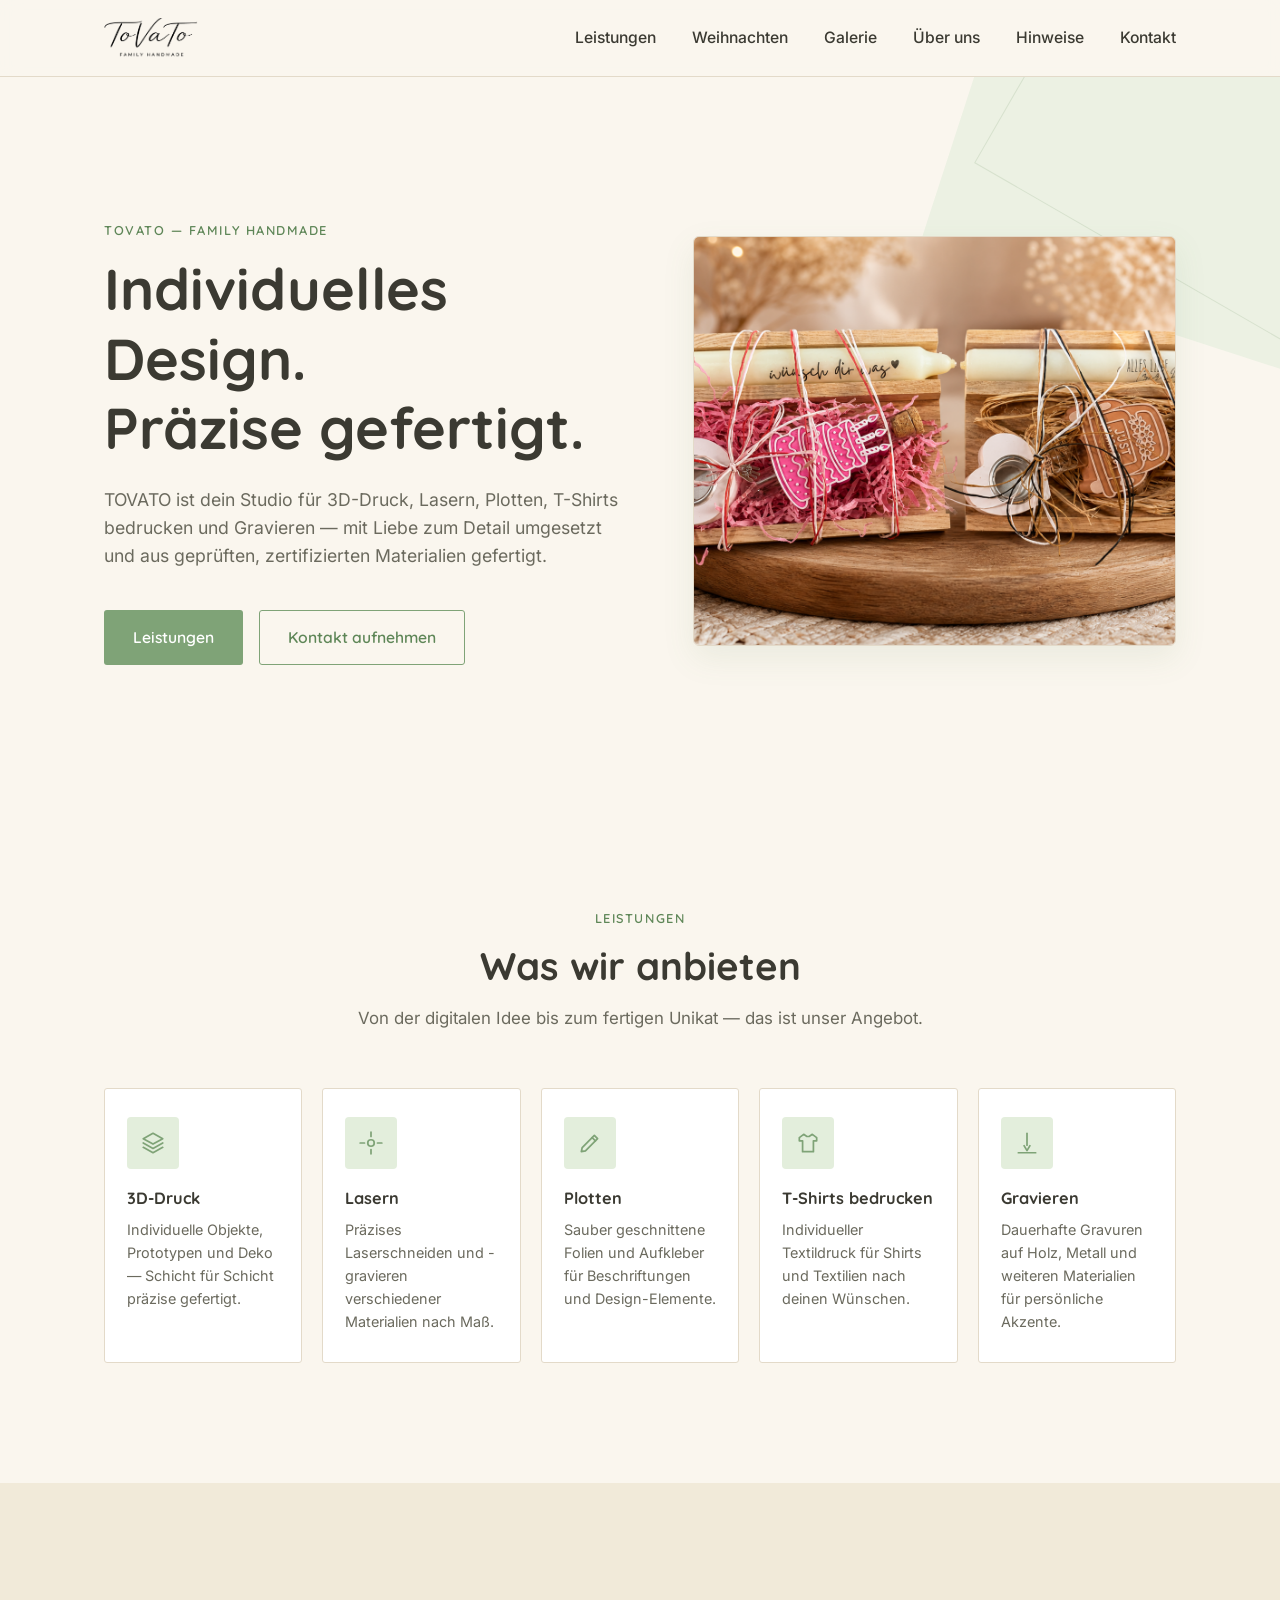
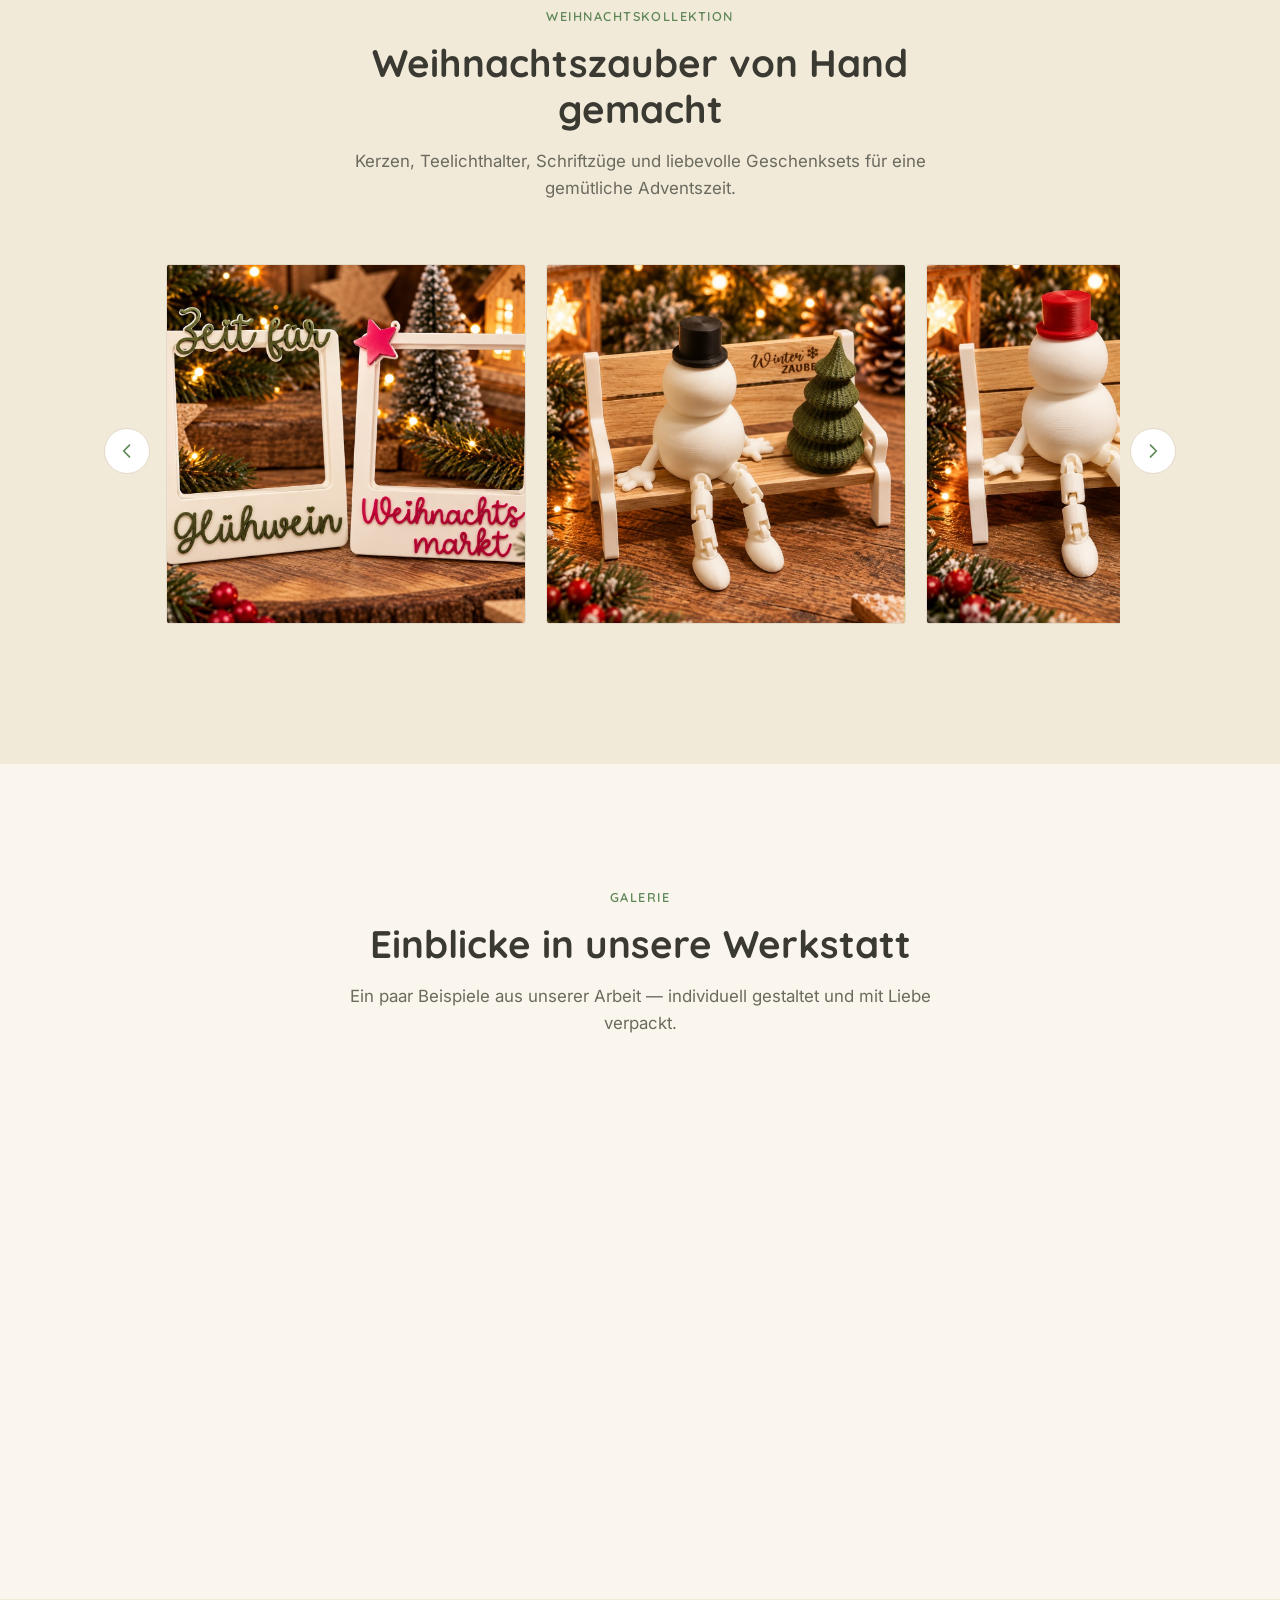
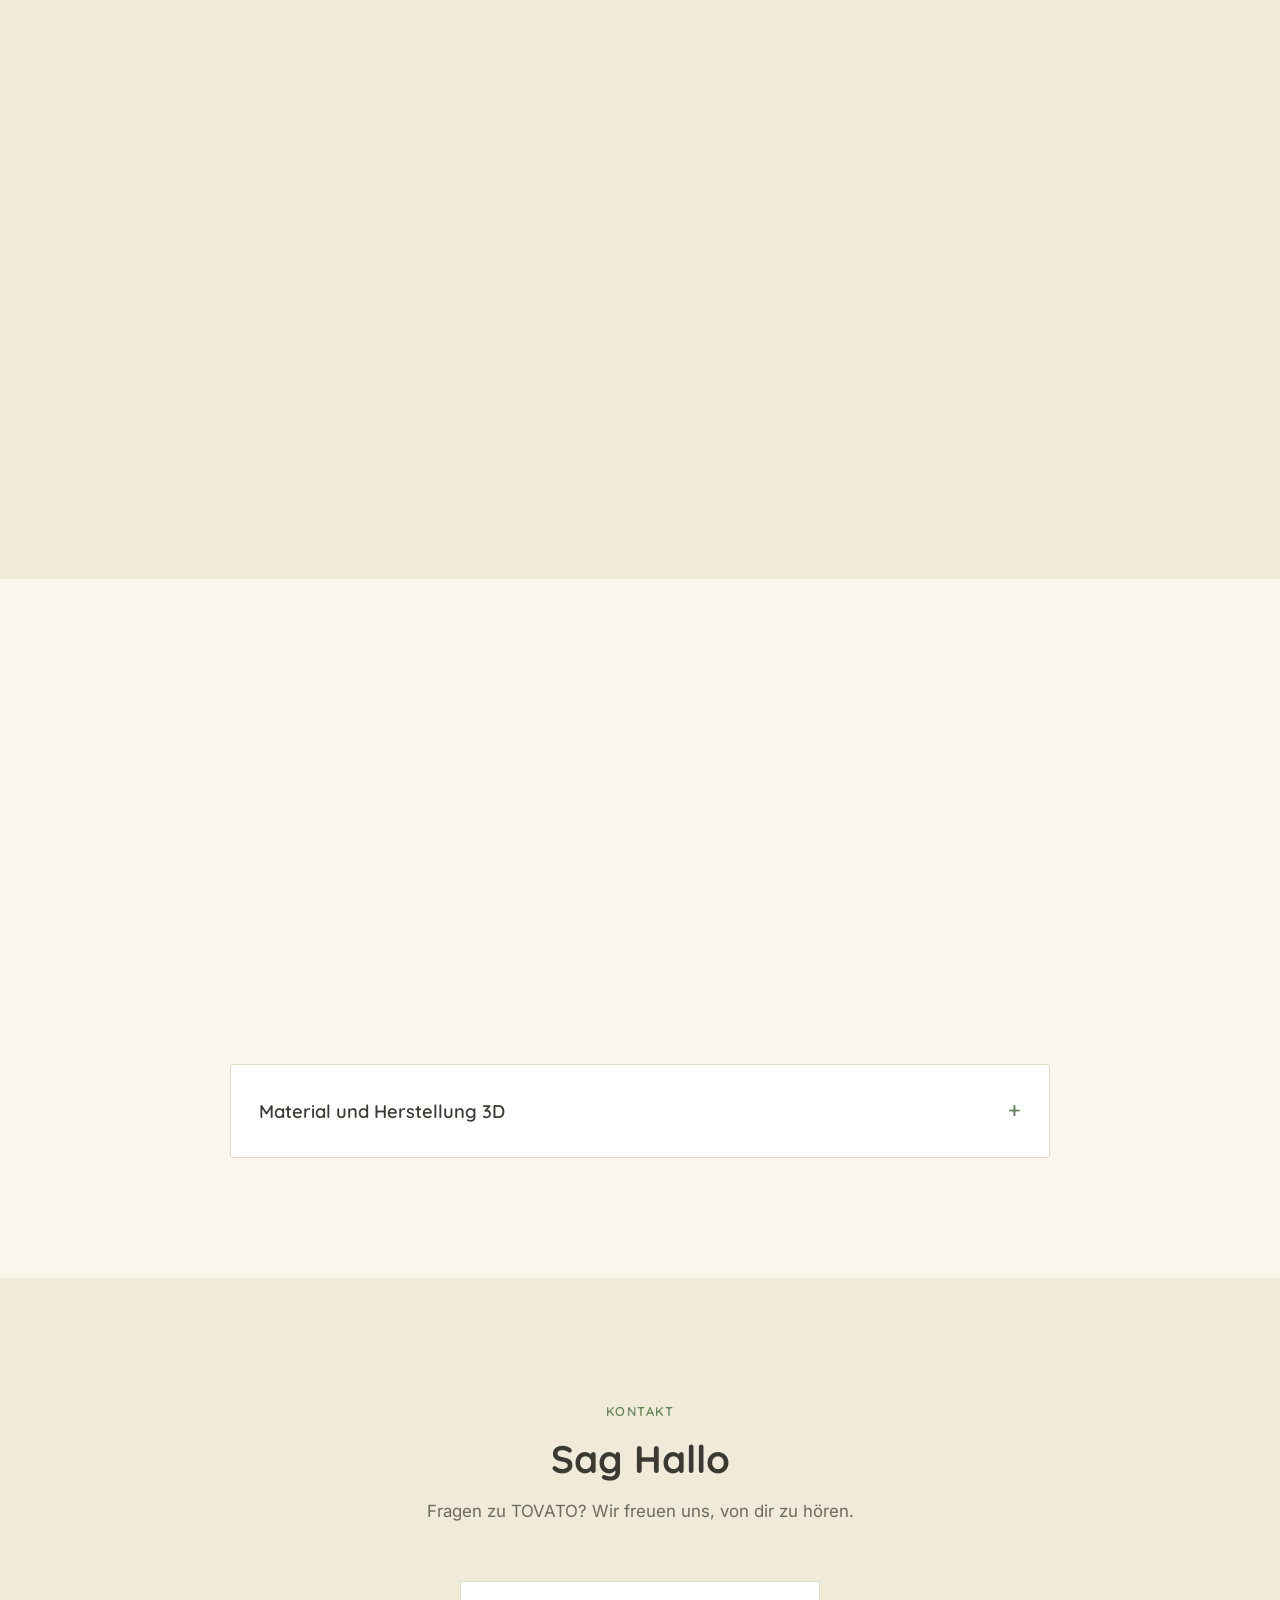
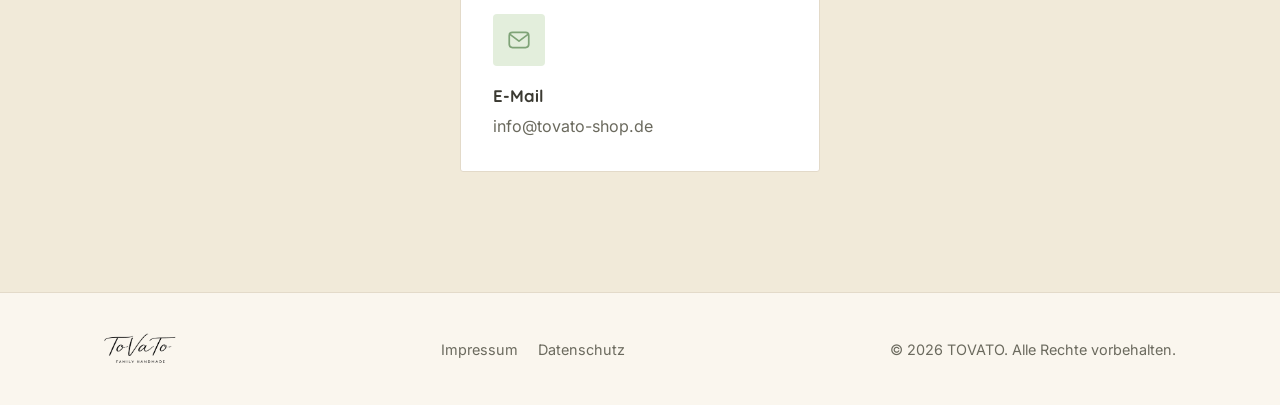
==== commit 9ef41ea1: "Weihnachtskollektion um zwei korrigierte Produktbilder ergänzen Co-Authored-By: Claude Opus 5.5 <nor" ====
--- a/index.html
+++ b/index.html
@@ -209,13 +209,13 @@
               <img src="assets/img/tovato-weihnachten-geldgeschenk-tannenbaum-wintermoment.jpg" alt="Geldgeschenk als Kerze mit Tannenbaum-Halter 'Kleiner Wintermoment' in Tüte 'Eine Tüte voller Weihnachtszauber'" loading="lazy" />
             </div>
             <div class="carousel-item">
-              <img src="assets/img/tovato-weihnachten-stern-kerzenhalter-schneemann.jpg" alt="Sternförmiger Kerzenhalter mit Stabkerze mit Schneemann-Motiv und Schneeflocken-Anhänger" loading="lazy" />
-            </div>
-            <div class="carousel-item">
               <img src="assets/img/tovato-weihnachten-duftkerze-schoene-winterzeit.jpg" alt="Kerze im Glas mit Häuser-Motiv und Aufschrift 'Schöne Winterzeit'" loading="lazy" />
             </div>
             <div class="carousel-item">
-              <img src="assets/img/tovato-weihnachten-kerzenschale-haus-stern.jpg" alt="Runde Kerzenschale mit Häuschen, Stern-Einsatz und beschrifteter Stabkerze" loading="lazy" />
+              <img src="assets/img/tovato-weihnachten-stern-kerzenhalter-oh-tannenbaum.jpg" alt="Sternförmiger Kerzenhalter 'Oh Tannenbaum' mit Schneemann-Kerze und Schneeflocken-Anhänger" loading="lazy" />
+            </div>
+            <div class="carousel-item">
+              <img src="assets/img/tovato-weihnachten-kerzenschale-haus-weihnachtszauber.jpg" alt="Runde Kerzenschale mit Häuschen und Stern-Einsatz, Kerze 'Kleiner Weihnachtszauber'" loading="lazy" />
             </div>
           </div>
 
